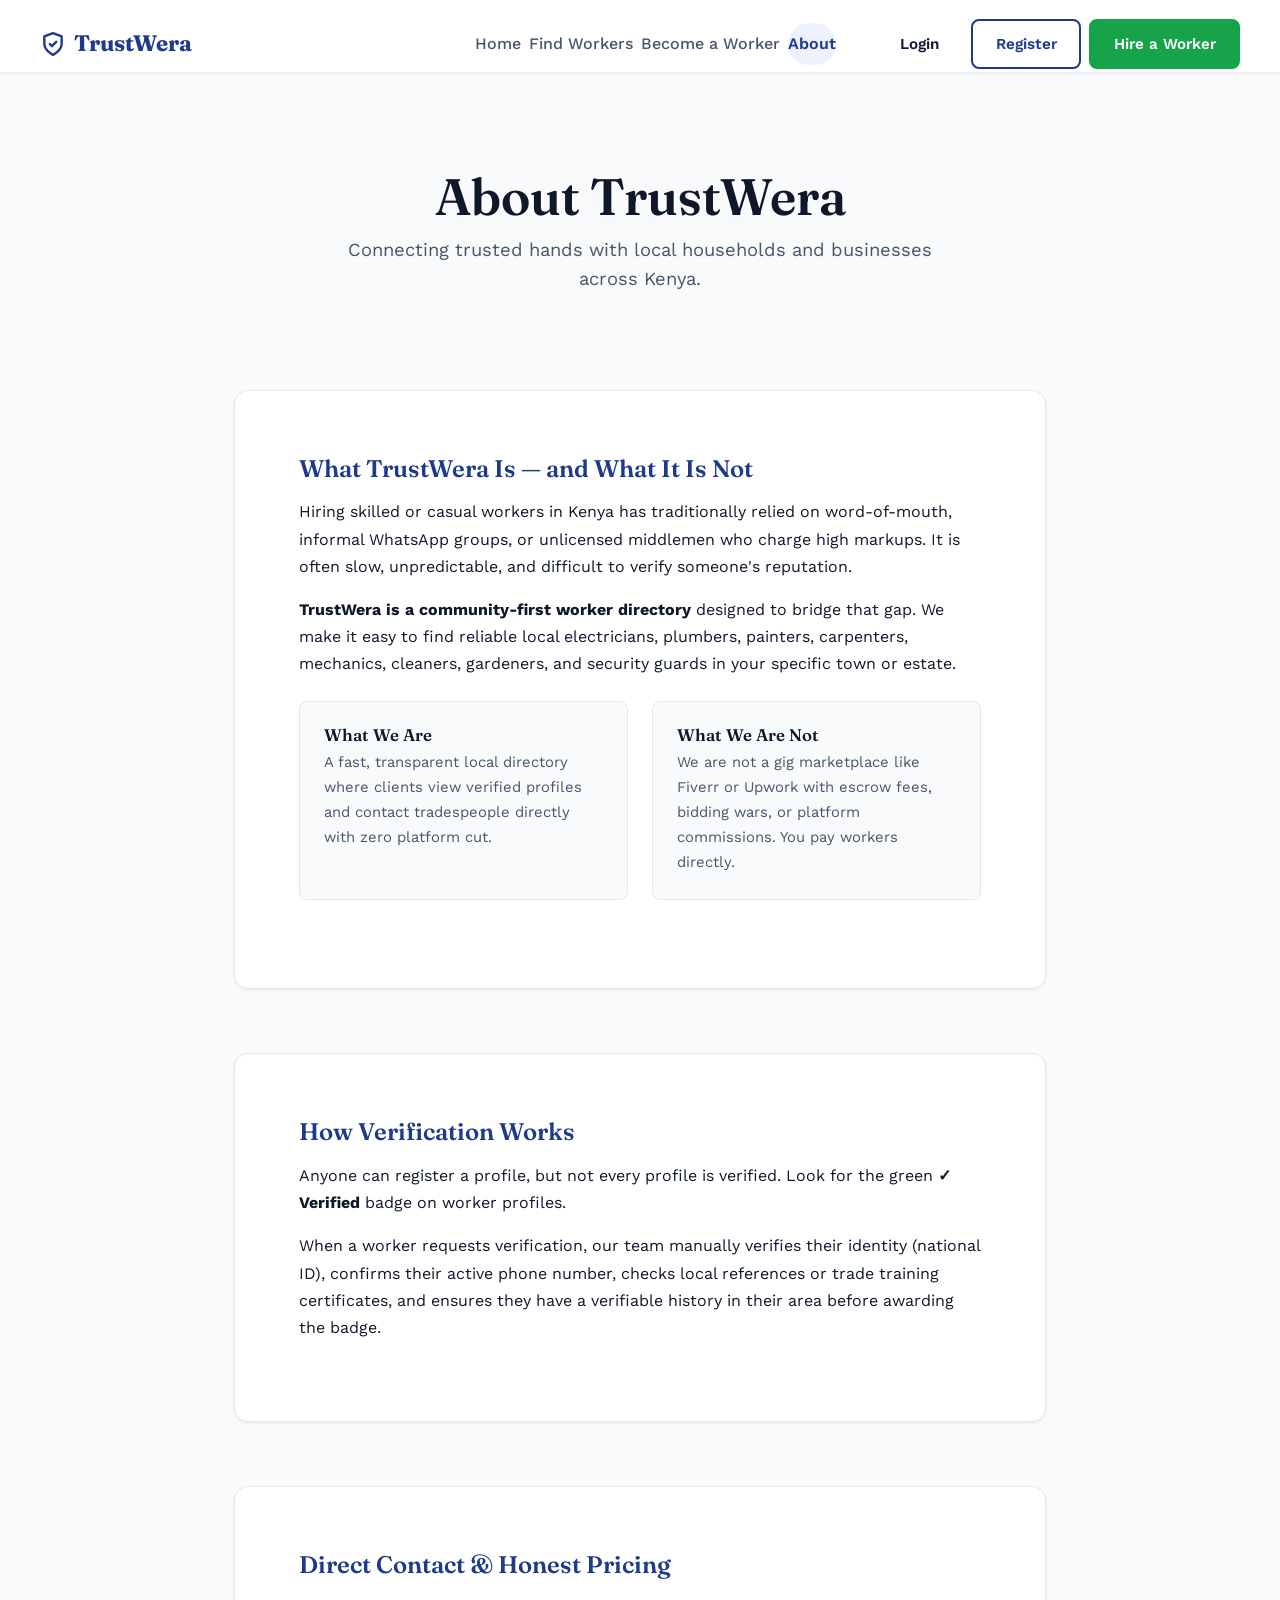
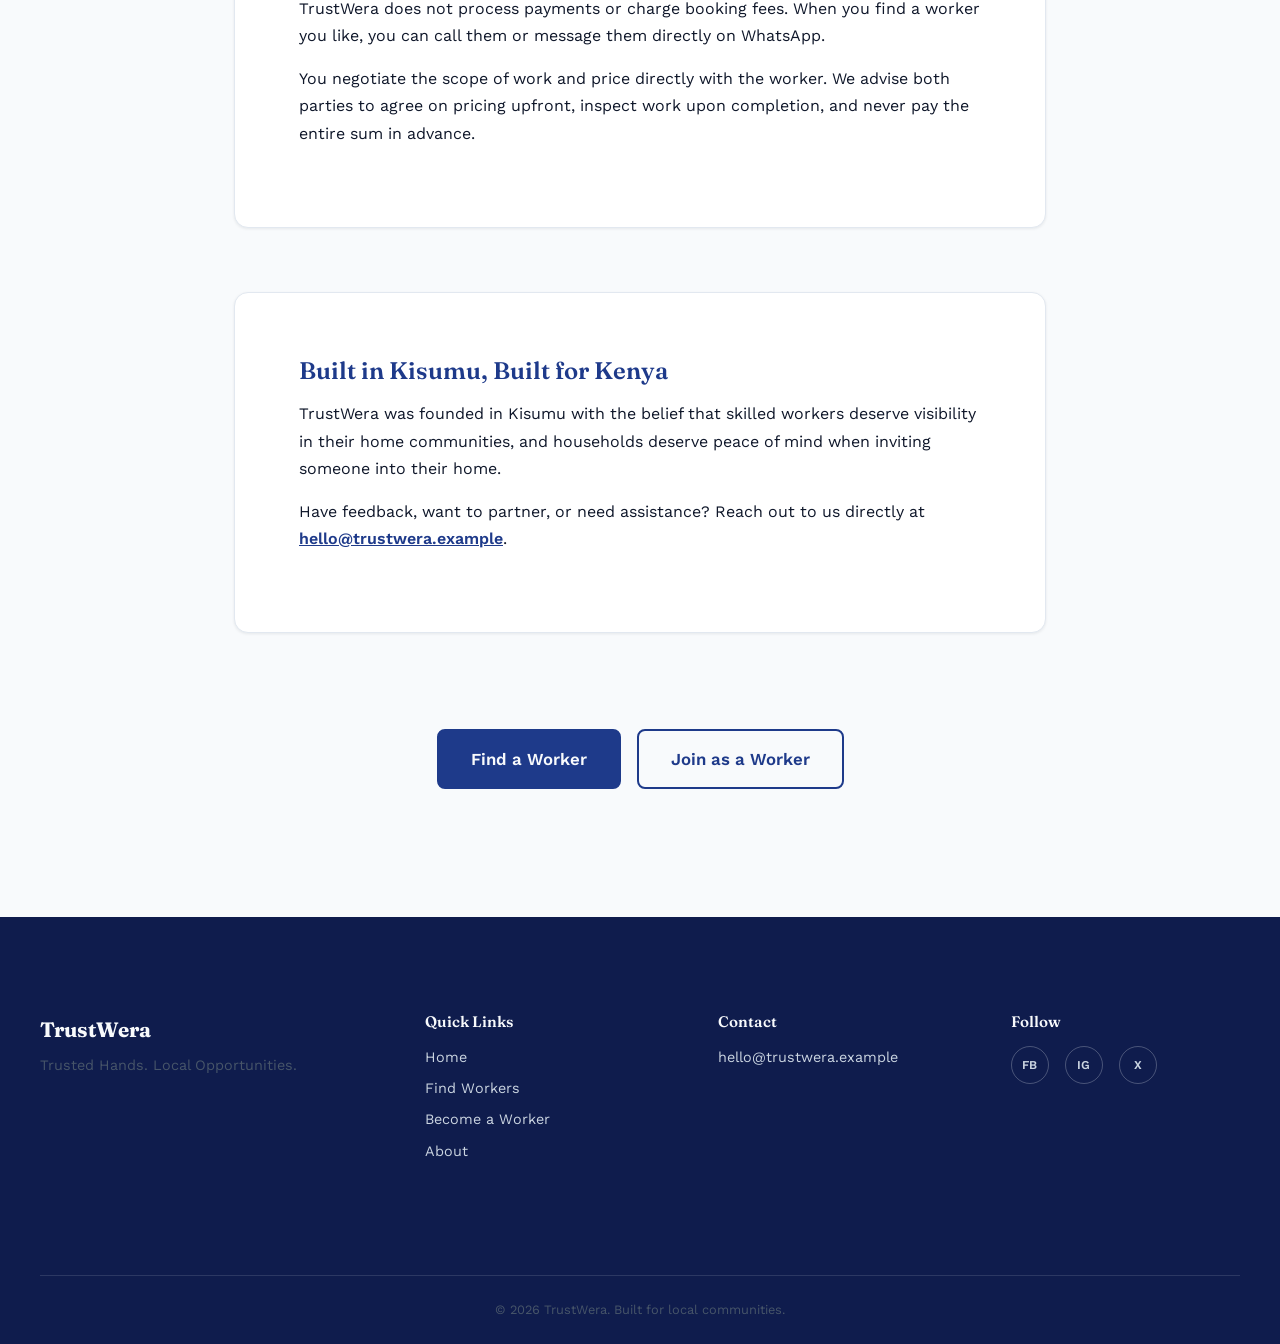
==== about/index.html @ abf89bd1 "feat(pages): add about page and responsive 404 page with search shortcut" ====
<!DOCTYPE html>
<html lang="en">
<head>
  <meta charset="UTF-8">
  <meta name="viewport" content="width=device-width, initial-scale=1.0">
  <title>About TrustWera — Local Community Services Directory</title>
  <meta name="description" content="Learn about TrustWera: an honest, verified local services directory connecting neighbors with trusted skilled and casual workers in Kenya.">

  <!-- Google Fonts: Fraunces + Work Sans -->
  <link rel="preconnect" href="https://fonts.googleapis.com">
  <link rel="preconnect" href="https://fonts.gstatic.com" crossorigin>
  <link rel="stylesheet" href="https://fonts.googleapis.com/css2?family=Fraunces:opsz,wght@9..144,500;9..144,600;9..144,700&family=Work+Sans:wght@400;500;600&display=swap">

  <link rel="stylesheet" href="/assets/css/style.css">
</head>
<body>

  <a href="#main-content" class="skip-to-content">Skip to main content</a>

  <!-- ============ NAVIGATION ============ -->
  <header class="site-header">
    <nav class="navbar" aria-label="Main navigation">
      <a href="/" class="navbar__logo">
        <svg class="navbar__logo-icon" width="28" height="28" viewBox="0 0 24 24" fill="none" stroke="currentColor" stroke-width="2.2" stroke-linecap="round" stroke-linejoin="round" aria-hidden="true">
          <path d="M12 22s8-4 8-10V5l-8-3-8 3v7c0 6 8 10 8 10z"/>
          <path d="m9 12 2 2 4-4"/>
        </svg>
        <span>TrustWera</span>
      </a>

      <button class="navbar__toggle" aria-expanded="false" aria-controls="navbar-menu" aria-label="Open menu">
        <span class="navbar__toggle-bar" aria-hidden="true"></span>
        <span class="navbar__toggle-bar" aria-hidden="true"></span>
        <span class="navbar__toggle-bar" aria-hidden="true"></span>
      </button>

      <div class="navbar__menu" id="navbar-menu">
        <ul class="navbar__links">
          <li><a href="/">Home</a></li>
          <li><a href="/workers">Find Workers</a></li>
          <li><a href="/become-a-worker">Become a Worker</a></li>
          <li><a href="/about" aria-current="page">About</a></li>
        </ul>

        <div class="navbar__actions">
          <a href="/login" class="btn btn--ghost">Login</a>
          <a href="/register" class="btn btn--outline">Register</a>
          <a href="/workers" class="btn btn--secondary">Hire a Worker</a>
        </div>
      </div>
    </nav>
  </header>

  <main id="main-content" class="about-container">
    <header class="about-header">
      <h1>About TrustWera</h1>
      <p>Connecting trusted hands with local households and businesses across Kenya.</p>
    </header>

    <!-- What TrustWera Is and Is Not -->
    <section class="about-section" aria-labelledby="about-mission-heading">
      <h2 id="about-mission-heading">What TrustWera Is — and What It Is Not</h2>
      <p>
        Hiring skilled or casual workers in Kenya has traditionally relied on word-of-mouth, informal WhatsApp groups, or unlicensed middlemen who charge high markups. It is often slow, unpredictable, and difficult to verify someone's reputation.
      </p>
      <p>
        <strong>TrustWera is a community-first worker directory</strong> designed to bridge that gap. We make it easy to find reliable local electricians, plumbers, painters, carpenters, mechanics, cleaners, gardeners, and security guards in your specific town or estate.
      </p>

      <div class="about-grid">
        <div class="about-card">
          <h3>What We Are</h3>
          <p>A fast, transparent local directory where clients view verified profiles and contact tradespeople directly with zero platform cut.</p>
        </div>
        <div class="about-card">
          <h3>What We Are Not</h3>
          <p>We are not a gig marketplace like Fiverr or Upwork with escrow fees, bidding wars, or platform commissions. You pay workers directly.</p>
        </div>
      </div>
    </section>

    <!-- How Verification Works -->
    <section class="about-section" aria-labelledby="about-verify-heading">
      <h2 id="about-verify-heading">How Verification Works</h2>
      <p>
        Anyone can register a profile, but not every profile is verified. Look for the green <strong>✓ Verified</strong> badge on worker profiles.
      </p>
      <p>
        When a worker requests verification, our team manually verifies their identity (national ID), confirms their active phone number, checks local references or trade training certificates, and ensures they have a verifiable history in their area before awarding the badge.
      </p>
    </section>

    <!-- How Contact & Payments Work -->
    <section class="about-section" aria-labelledby="about-contact-heading">
      <h2 id="about-contact-heading">Direct Contact & Honest Pricing</h2>
      <p>
        TrustWera does not process payments or charge booking fees. When you find a worker you like, you can call them or message them directly on WhatsApp.
      </p>
      <p>
        You negotiate the scope of work and price directly with the worker. We advise both parties to agree on pricing upfront, inspect work upon completion, and never pay the entire sum in advance.
      </p>
    </section>

    <!-- Origin & Community -->
    <section class="about-section" aria-labelledby="about-origin-heading">
      <h2 id="about-origin-heading">Built in Kisumu, Built for Kenya</h2>
      <p>
        TrustWera was founded in Kisumu with the belief that skilled workers deserve visibility in their home communities, and households deserve peace of mind when inviting someone into their home.
      </p>
      <p>
        Have feedback, want to partner, or need assistance? Reach out to us directly at <a href="mailto:hello@trustwera.example" style="color: var(--color-primary); font-weight: 600; text-decoration: underline;">hello@trustwera.example</a>.
      </p>
    </section>

    <!-- Action CTAs -->
    <div class="about-actions">
      <a href="/workers" class="btn btn--primary btn--large">Find a Worker</a>
      <a href="/become-a-worker" class="btn btn--outline btn--large">Join as a Worker</a>
    </div>
  </main>

  <!-- ============ FOOTER ============ -->
  <footer class="site-footer">
    <div class="site-footer__brand">
      <p class="site-footer__logo">TrustWera</p>
      <p class="site-footer__tagline">Trusted Hands. Local Opportunities.</p>
    </div>

    <nav class="site-footer__links" aria-label="Footer navigation">
      <h3>Quick Links</h3>
      <ul>
        <li><a href="/">Home</a></li>
        <li><a href="/workers">Find Workers</a></li>
        <li><a href="/become-a-worker">Become a Worker</a></li>
        <li><a href="/about">About</a></li>
      </ul>
    </nav>

    <div class="site-footer__contact">
      <h3>Contact</h3>
      <p><a href="mailto:hello@trustwera.example">hello@trustwera.example</a></p>
    </div>

    <div class="site-footer__social">
      <h3>Follow</h3>
      <ul class="social-icons">
        <li><a href="https://facebook.com/trustwera" aria-label="TrustWera on Facebook" target="_blank" rel="noopener noreferrer">FB</a></li>
        <li><a href="https://instagram.com/trustwera" aria-label="TrustWera on Instagram" target="_blank" rel="noopener noreferrer">IG</a></li>
        <li><a href="https://x.com/trustwera" aria-label="TrustWera on X" target="_blank" rel="noopener noreferrer">X</a></li>
      </ul>
    </div>

    <p class="site-footer__copyright">&copy; 2026 TrustWera. Built for local communities.</p>
  </footer>

  <!-- Scripts in required load order -->
  <script src="/assets/js/config.js" defer></script>
  <script src="/assets/js/api.js" defer></script>
  <script src="/assets/js/worker-card.js" defer></script>
  <script src="/assets/js/script.js" defer></script>
</body>
</html>
---- assets/css/style.css ----
/* ---------- 1. DESIGN TOKENS ---------- */
:root {
  /* Brand colors */
  --color-primary: #1E3A8A;      
  --color-secondary: #16A34A;    
  --color-accent: #F59E0B;       
  --color-bg: #F8FAFC;           
 
  /* Derived neutrals */
  --color-surface: #FFFFFF;      
  --color-text: #0F172A;         
  --color-text-muted: #475569;   
  --color-border: #E2E8F0;
 
  /* On-dark variants (for CTA band, footer) */
  --color-on-dark: #F8FAFC;
  --color-on-dark-muted: #CBD5E1;
 
  /* Typography */
  --font-display: "Fraunces", Georgia, serif;
  --font-body: "Work Sans", -apple-system, BlinkMacSystemFont, sans-serif;
 
  /* Spacing scale */
  --space-xs: 0.5rem;
  --space-sm: 1rem;
  --space-md: 1.5rem;
  --space-lg: 2.5rem;
  --space-xl: 4rem;
  --space-2xl: 6rem;
  --space-3xl: 8rem; /* for desktop sections */
 
  /* Layout */
  --container-width: 1200px;
  --radius-sm: 8px;
  --radius-md: 14px;
  --radius-lg: 24px;
 
  /* Shadows */
  --shadow-sm: 0 1px 3px rgba(15, 23, 42, 0.08);
  --shadow-md: 0 8px 24px rgba(15, 23, 42, 0.08);
  --shadow-lg: 0 16px 40px rgba(15, 23, 42, 0.12);
 
  /* Motion */
  --transition-fast: 150ms ease;
  --transition-base: 250ms ease;
}
 
/* ---------- 2. RESET & BASE ---------- */
*, *::before, *::after {
  box-sizing: border-box;
}
 
html {
  scroll-behavior: smooth;
}
 
@media (prefers-reduced-motion: reduce) {
  html {
    scroll-behavior: auto;
  }
  *, *::before, *::after {
    animation-duration: 0.01ms !important;
    animation-iteration-count: 1 !important;
    transition-duration: 0.01ms !important;
  }
}
 
body {
  margin: 0;
  font-family: var(--font-body);
  font-size: 16px;
  line-height: 1.6;
  color: var(--color-text);
  background-color: var(--color-bg);
}
 
h1, h2, h3 {
  font-family: var(--font-display);
  font-weight: 600;
  line-height: 1.15;
  margin: 0 0 var(--space-sm) 0;
  color: var(--color-text);
}
 
h1 { font-size: clamp(2.25rem, 4vw + 1rem, 4.5rem); font-weight: 600; }
h2 { font-size: clamp(1.75rem, 2.5vw + 1rem, 2.8rem); }
h3 { font-size: 1.15rem; font-weight: 600; }
 
p {
  margin: 0 0 var(--space-sm) 0;
  color: var(--color-text-muted);
}
 
a {
  color: inherit;
  text-decoration: none;
}
 
ul, ol {
  list-style: none;
  margin: 0;
  padding: 0;
}
 
img {
  max-width: 100%;
  display: block;
}

/* ---------- 3. ACCESSIBILITY IMPROVEMENTS ---------- */
/* Skip to content link - NEW */
.skip-to-content {
  position: absolute;
  top: -9999px;
  left: 50%;
  transform: translateX(-50%);
  padding: var(--space-sm) var(--space-md);
  background: var(--color-primary);
  color: var(--color-on-dark);
  z-index: 9999;
  border-radius: var(--radius-sm);
  font-weight: 600;
}
 
.skip-to-content:focus {
  top: var(--space-sm);
}
 
/* Visible focus state for keyboard users */
:focus-visible {
  outline: 3px solid var(--color-accent);
  outline-offset: 2px;
}

/* Ensure all interactive elements have visible focus */
a:focus-visible,
button:focus-visible,
input:focus-visible,
select:focus-visible,
textarea:focus-visible {
  outline: 3px solid var(--color-accent);
  outline-offset: 2px;
}
 
/* High contrast mode support */
@media (forced-colors: active) {
  .btn {
    border: 2px solid currentColor;
  }
}
 
/* ---------- 3. LAYOUT UTILITIES ---------- */
.section-heading {
  max-width: 640px;
  margin: 0 auto var(--space-xl) auto;
  text-align: center;
}
 
.section-heading p {
  font-size: 1.05rem;
}
 

/* ---------- 4. BUTTONS ---------- */
.btn {
  display: inline-flex;
  align-items: center;
  justify-content: center;
  gap: var(--space-xs);
  padding: 0.7rem 1.4rem;
  border-radius: var(--radius-sm);
  font-family: var(--font-body);
  font-weight: 600;
  font-size: 0.95rem;
  border: 2px solid transparent;
  cursor: pointer;
  transition: background-color var(--transition-fast), transform var(--transition-fast), box-shadow var(--transition-fast);
  white-space: nowrap;
  text-decoration: none;
}
 
.btn:hover {
  transform: translateY(-2px);
}

.btn:active {
   transform: translateY(0);
}
 
.btn--large {
  padding: 0.9rem 2rem;
  font-size: 1.05rem;
}
 
.btn--small {
  padding: 0.5rem 1rem;
  font-size: 0.85rem;
}
 
.btn--primary {
  background-color: var(--color-primary);
  color: var(--color-on-dark);
  border-color: var(--color-primary);
}
.btn--primary:hover {
  background-color: #17296b; /* darkened primary */
  border-color: #17296b;
}

.btn--secondary {
  background-color: var(--color-secondary);
  color: var(--color-on-dark);
  border-color: var(--color-secondary);
}
.btn--secondary:hover {
  background-color: #15803d;
  border-color: #15803d;
}
 
.btn--outline {
  background-color: transparent;
  border-color: var(--color-primary);
  color: var(--color-primary);
}
.btn--outline:hover {
  background-color: var(--color-primary);
  color: var(--color-on-dark);
}
 
.btn--outline-light {
  background-color: transparent;
  border-color: var(--color-on-dark);
  color: var(--color-on-dark);
}
.btn--outline-light:hover {
  background-color: var(--color-on-dark);
  color: var(--color-primary);
}
 
.btn--ghost {
  background-color: transparent;
  color: var(--color-text);
}
.btn--ghost:hover {
  color: var(--color-primary);
}

/* ---------- 5. NAVIGATION ---------- */
.site-header {
  position: sticky;
  top: 0;
  z-index: 100;
  background-color: var(--color-surface);
  box-shadow: var(--shadow-sm);
}
 
.navbar {
  max-width: var(--container-width);
  margin: 0 auto;
  display: flex;
  align-items: center;
  justify-content: space-between;
  padding-top: var(--space-sm);
  padding-bottom: var(--space-sm) max(var(--space-md), calc((100% - var(--container-width)) / 2));
  min-height: 72px; /* Improved touch target sizing */
}
 
.navbar__logo {
  font-family: var(--font-display);
  font-size: 1.4rem;
  font-weight: 700;
  color: var(--color-primary);
  flex-shrink: 0;
  display: inline-flex;
  align-items: center;
  gap: var(--space-xs);
}

.navbar__logo-icon {
  width: 26px;
  height: 26px;
  color: var(--color-primary);
  flex-shrink: 0;
}
 
.navbar__toggle {
  display: none;
  flex-direction: column;
  gap: 5px;
  background: none;
  border: none;
  cursor: pointer;
  padding: var(--space-xs);
  width: 44px;
  height: 44px;
  justify-content: center;
  border-radius: var(--radius-sm);
}

.navbar__toggle:hover {
  background-color: rgba(0, 0, 0, 0.05);
}
 
.navbar__toggle-bar {
  width: 24px;
  height: 2px;
  background-color: var(--color-text);
  border-radius: 2px;
  transition: transform var(--transition-fast), opacity var(--transition-fast);
  display: block;
}
 
.navbar__menu {
  display: flex;
  align-items: center;
  gap: var(--space-lg);
}
 
.navbar__links {
  display: flex;
  align-items: center;
  gap: var(--space-xs);
}
 
.navbar__links a {
  font-weight: 500;
  color: var(--color-text-muted);
  transition: color var(--transition-fast), background-color var(--transition-fast);
  padding: 0.4rem 0.9rem;
  border-radius: 9999px;
  display: inline-flex;
  align-items: center;
}
 
.navbar__links a:hover {
  color: var(--color-primary);
  background-color: rgba(30, 58, 138, 0.05);
}

.navbar__links a[aria-current="page"] {
  background-color: #EEF2FF;
  color: var(--color-primary);
  font-weight: 600;
}

.navbar__actions {
  display: flex;
  align-items: center;
  gap: var(--space-xs);
}
 
/* ---------- DESKTOP NAVIGATION FIXES ---------- */
@media (min-width: 841px) {
  .navbar__menu {
    display: flex !important;
    max-height: none !important;
    opacity: 1 !important;
    position: static !important;
    background: none !important;
    box-shadow: none !important;
    flex-direction: row !important;
    padding: 0 !important;
  }
  
  .navbar__links {
    flex-direction: row !important;
    padding: 0 !important;
  }
  
  .navbar__links a {
    border-bottom: none !important;
    padding: var(--space-xs) 0 !important;
  }
  
  .navbar__actions {
    flex-direction: row !important;
    padding: 0 !important;
  }
  
  .navbar__actions .btn {
    width: auto !important;
  }
}

/* Mobile nav: collapse links behind a toggle under ~840px */
@media (max-width: 840px) {
  .navbar__toggle {
    display: flex;
  }
 
  .navbar__menu {
    position: absolute;
    top: 100%;
    left: 0;
    right: 0;
    flex-direction: column;
    align-items: stretch;
    gap: 0;
    background-color: var(--color-surface);
    box-shadow: var(--shadow-md);
    max-height: 0;
    overflow: hidden;
    transition: max-height var(--transition-base);
    padding: 0 var(--space-md);
  }
 
  /* JS toggles this class in Session E to expand/collapse the menu */
  .navbar__menu.is-open {
    max-height: 480px;
    padding: var(--space-sm) var(--space-md) var(--space-md) var(--space-md);
  }
 
  .navbar__links {
    flex-direction: column;
    gap: 0;
    padding: 0;
  }
 
  .navbar__links a {
    display: block;
    padding: var(--space-sm) 0;
    border-bottom: 1px solid var(--color-border);
  }

  .navbar__actions {
    flex-direction: column;
    align-items: stretch;
    padding: var(--space-sm) var(--space-md) var(--space-md) var(--space-md);
  }
 
  .navbar__actions .btn {
    width: 100%;
    justify-content: center;
  }
}

/* ---------- 6. HERO ---------- */

.hero {
  position: relative;
  max-width: var(--container-width);
  width: 100%;
  margin: 0 auto;
  padding-top: var(--space-2xl);
  padding-bottom: var(--space-2xl);
  padding-left: var(--space-md);
  padding-right: var(--space-md);
  min-height: 540px;
  display: flex;
  flex-direction: column;
  justify-content: center;
  overflow: hidden;
}

.hero__content {
  position: relative;
  z-index: 2;
  max-width: 560px;
}

.hero__media {
  position: absolute;
  bottom: 0;
  left: 0;
  right: 0;
  width: 100%;
  pointer-events: none;
  z-index: 1;
  display: flex;
  justify-content: center;
  align-items: flex-end;
}

.hero__image {
  width: 100%;
  max-width: 100%;
  height: auto;
  object-fit: contain;
  object-position: bottom center;
  opacity: 0.22;
  mix-blend-mode: multiply;
  display: block;
}

.hero__content h1{
    max-width: 10ch;
    line-height: 1.05;
    margin-bottom: var(--space-md);
}

.hero__subheading{
    max-width: 34ch;
    font-size: 1.15rem;
}

.hero__actions{
    display:flex;
    gap:var(--space-sm);
    flex-wrap:wrap;
}

/* ---------- DESKTOP HERO FIXES ---------- */
@media (min-width: 1200px) {
  .hero {
    min-height: 580px;
    padding-top: var(--space-3xl);
    padding-bottom: var(--space-2xl);
  }
  
  .hero__content h1 {
    font-size: clamp(3.3rem,4.2vw,5rem);
  }
  
  .hero__subheading {
    font-size: 1.2rem;
  }
}

@media (max-width: 900px) {
  .hero {
    min-height: auto;
    padding-top: var(--space-xl);
    padding-bottom: var(--space-xl);
    text-align: center;
    gap: var(--space-lg);
  }
 
  .hero__content {
    max-width: 100%;
    margin-left: auto;
    margin-right: auto;
  }

  .hero__subheading {
    margin-left: auto;
    margin-right: auto;
  }
 
  .hero__actions {
    justify-content: center;
  }
 
  .hero__media {
    position: relative;
    width: 100%;
    margin-top: var(--space-md);
    order: 2;
    overflow: hidden;
  }

  .hero__image {
    width: 100%;
    max-width: 100%;
    opacity: 0.35;
    margin: 0 auto;
  }

  .hero__highlight {
    display: inline-block;
  }
}

.hero__eyebrow {
  margin-bottom: var(--space-md);
}

.hero__eyebrow-badge {
  display: inline-flex;
  align-items: center;
  gap: 0.35rem;
  padding: 0.35rem 0.85rem;
  border-radius: 9999px;
  background-color: #DCFCE7;
  border: 1px solid #BBF7D0;
  color: #15803D;
  font-size: 0.85rem;
  font-weight: 600;
}

/* ---------- SEARCH FILTERS ---------- */
.search-filters {
  max-width: var(--container-width);
  margin: -3.5rem auto 0 auto;
  position: relative;
  z-index: 10;
  padding: 0 var(--space-md) var(--space-2xl);
}

.search-filters__content {
  background: var(--color-surface);
  padding: var(--space-lg);
  border-radius: var(--radius-md);
  box-shadow: var(--shadow-md);
  border: 1px solid var(--color-border);
}

.search-filters__title {
  font-size: 1.15rem;
  font-weight: 600;
  text-align: left;
  margin-bottom: var(--space-md);
  color: var(--color-text);
}

.search-filters__form {
  display: flex;
  gap: var(--space-md);
  align-items: flex-end;
}

.search-filters__group {
  flex: 1;
  min-width: 0;
  display: flex;
  flex-direction: column;
  gap: 0.35rem;
}

.search-filters__label {
  font-size: 0.85rem;
  font-weight: 600;
  color: var(--color-text);
}

.search-filters__select {
  width: 100%;
  padding: 0.75rem 1rem;
  border: 1px solid var(--color-border);
  border-radius: var(--radius-sm);
  font-family: var(--font-body);
  font-size: 0.95rem;
  background-color: var(--color-bg);
  color: var(--color-text);
  transition: border-color var(--transition-fast), box-shadow var(--transition-fast);
  appearance: none;
  background-image: url("data:image/svg+xml,%3Csvg xmlns='http://www.w3.org/2000/svg' width='12' height='8' viewBox='0 0 12 8'%3E%3Cpath d='M1 1l5 5 5-5' stroke='%23475569' stroke-width='1.5' fill='none' stroke-linecap='round'/%3E%3C/svg%3E");
  background-repeat: no-repeat;
  background-position: right 1rem center;
  padding-right: 2.5rem;
  cursor: pointer;
}

.search-filters__select:focus {
  border-color: var(--color-primary);
  outline: none;
  box-shadow: 0 0 0 3px rgba(30, 58, 138, 0.15);
}

.search-filters__submit {
  flex-shrink: 0;
  min-width: 160px;
  height: 48px;
}

/* Visually hidden for screen readers */
.visually-hidden {
  position: absolute;
  width: 1px;
  height: 1px;
  padding: 0;
  margin: -1px;
  overflow: hidden;
  clip: rect(0, 0, 0, 0);
  white-space: nowrap;
  border: 0;
}

@media (max-width: 840px) {
  .search-filters {
    margin-top: -1.5rem;
  }

  .search-filters__form {
    flex-direction: column;
    align-items: stretch;
    gap: var(--space-sm);
  }

  .search-filters__submit {
    width: 100%;
    min-width: unset;
  }
}

/* ---------- 7. SERVICE CATEGORIES ---------- */

.categories {
  max-width: var(--container-width);
  margin: 0 auto;
  padding-top: var(--space-2xl);
  padding-bottom: var(--space-3xl);
  padding-left: var(--space-md);
  padding-right: var(--space-md);
}

.category-grid {
  display: grid;
  grid-template-columns: repeat(4, minmax(200px, 1fr));
  gap: var(--space-md);
}

.category-card {
  background: var(--color-surface);
  border: 1px solid var(--color-border);
  border-radius: var(--radius-md);
  padding: var(--space-lg);
  display: flex;
  flex-direction: column;
  align-items: flex-start;
  text-align: left;
  min-height: 240px;
  transition: transform var(--transition-base), box-shadow var(--transition-base), border-color var(--transition-base);
}

.category-card:hover {
  transform: translateY(-4px);
  border-color: var(--color-primary);
  box-shadow: var(--shadow-md);
}

.category-card__icon {
  width: 44px;
  height: 44px;
  margin-bottom: var(--space-md);
  border-radius: 12px;
  background: #EEF2FF;
  border: 1px solid rgba(30, 58, 138, 0.12);
  display: inline-flex;
  align-items: center;
  justify-content: center;
  color: var(--color-primary);
  flex-shrink: 0;
}

.category-card__icon svg {
  width: 22px;
  height: 22px;
}

.category-card h3 {
  margin-bottom: 0.25rem;
  font-size: 1.15rem;
  font-family: var(--font-body);
  font-weight: 600;
}

.category-card__count {
  font-size: 0.875rem;
  color: var(--color-text-muted);
  margin-bottom: var(--space-md);
}

.category-card__btn {
  margin-top: auto;
  width: 100%;
  display: inline-flex;
  align-items: center;
  justify-content: center;
  padding: 0.6rem 1rem;
  border: 1px solid var(--color-border);
  border-radius: var(--radius-sm);
  background: var(--color-surface);
  color: var(--color-text);
  font-size: 0.9rem;
  font-weight: 500;
  transition: background-color var(--transition-fast), border-color var(--transition-fast), color var(--transition-fast);
}

.category-card__btn:hover {
  background-color: #F1F5F9;
  border-color: #CBD5E1;
  color: var(--color-primary);
}

@media (max-width: 1040px) {
  .category-grid {
    grid-template-columns: repeat(2, 1fr);
  }
}

@media (max-width: 580px) {
  .category-grid {
    grid-template-columns: 1fr;
  }
}

 
/* ---------- 8. WHY TRUSTWERA ---------- */

.why{
    max-width:var(--container-width);
    margin:0 auto;
    padding-top:var(--space-3xl);
    padding-bottom:var(--space-3xl);
}

.feature-grid{

    display:grid;
    grid-template-columns:repeat(4,minmax(250px,1fr));
    gap:var(--space-lg);

}

.feature-card{
    background:var(--color-surface);
    border-radius:var(--radius-md);
    border-left:5px solid var(--color-secondary);
    padding:var(--space-xl);
    min-height:260px;
    display:flex;
    flex-direction:column;
    justify-content:flex-start;
    transition:
    transform var(--transition-base),
    box-shadow var(--transition-base);

}

.feature-card:hover{
    transform:translateY(-8px);
    box-shadow:var(--shadow-md);

}

.feature-card h3{
    color:var(--color-primary);
    margin-bottom:var(--space-sm);
    font-size:1.15rem;

}

.feature-card p{
    margin:0;
    line-height:1.7;
}

@media (max-width: 1140px) {
  .feature-grid {
    grid-template-columns: repeat(2, 1fr);
  }
}

@media(max-width:640px){

.feature-grid{
  grid-template-columns:1fr;
}

}

/* ---------- 9. HOW IT WORKS ---------- */

.how-it-works{
    max-width:var(--container-width);
    margin:0 auto;
    padding-top:var(--space-3xl);
    padding-bottom:var(--space-3xl);
}

.timeline{
    display:grid;
    grid-template-columns:repeat(3,1fr);
    gap:var(--space-xl);
}

.timeline__step{
    position:relative;
    background:var(--color-surface);
    border-radius:var(--radius-md);
    padding:var(--space-xl);
    text-align:center;
    box-shadow:var(--shadow-sm);
    min-height:280px;
    transition:
    transform var(--transition-base),
    box-shadow var(--transition-base);
}

.timeline__step:hover{
    transform:translateY(-8px);
    box-shadow:var(--shadow-md);
}

.timeline__marker {
    position: relative;
    width: 72px;
    height: 72px;
    margin: 0 auto var(--space-md);
    display: flex;
    align-items: center;
    justify-content: center;
    border-radius: 50%;
    overflow: hidden;
    background: var(--color-primary);
}

.timeline__canvas {
    position: absolute;
    top: 0;
    left: 0;
    width: 100%;
    height: 100%;
    border-radius: 50%;
    display: none;
    pointer-events: none;
}

.timeline__badge {
    position: absolute;
    top: 4px;
    right: 4px;
    z-index: 2;
    width: 20px;
    height: 20px;
    border-radius: 50%;
    background: var(--color-accent);
    color: var(--color-text);
    font-size: 0.75rem;
    font-weight: 700;
    font-family: var(--font-body);
    display: flex;
    align-items: center;
    justify-content: center;
    line-height: 1;
    box-shadow: 0 1px 3px rgba(0, 0, 0, 0.25);
}

.timeline__step::after{
    display:none;
}

.timeline__step h3{
    margin-bottom:var(--space-sm);
}

.timeline__step p{
    margin:0;
    line-height:1.7;
}

@media(max-width:900px){
.timeline{
    grid-template-columns:1fr;
}
}

/* ---------- 10. FEATURED WORKERS & WORKER GRID ---------- */

.featured-workers {
  max-width: var(--container-width);
  margin: 0 auto;
  padding-top: var(--space-3xl);
  padding-bottom: var(--space-3xl);
  padding-left: var(--space-md);
  padding-right: var(--space-md);
}

.featured-workers__header {
  display: flex;
  justify-content: space-between;
  align-items: flex-end;
  margin-bottom: var(--space-xl);
  flex-wrap: wrap;
  gap: var(--space-sm);
}

.featured-workers__heading {
  margin: 0;
  text-align: left;
}

.featured-workers__heading h2 {
  margin-bottom: 0.25rem;
}

.featured-workers__heading p {
  margin: 0;
  font-size: 1.05rem;
}

.featured-workers__see-all {
  font-weight: 600;
  color: var(--color-primary);
  display: inline-flex;
  align-items: center;
  gap: 0.35rem;
  font-size: 0.95rem;
  transition: color var(--transition-fast), transform var(--transition-fast);
}

.featured-workers__see-all:hover {
  color: var(--color-secondary);
  transform: translateX(4px);
}

.worker-grid {
  display: grid;
  grid-template-columns: repeat(4, minmax(0, 1fr));
  gap: var(--space-md);
}

.worker-card {
  background: var(--color-surface);
  border-radius: var(--radius-md);
  padding: var(--space-lg);
  border: 1px solid var(--color-border);
  display: flex;
  flex-direction: column;
  align-items: stretch;
  text-align: left;
  min-height: 420px;
  transition: transform var(--transition-base), box-shadow var(--transition-base), border-color var(--transition-base);
}

.worker-card:hover {
  transform: translateY(-4px);
  box-shadow: var(--shadow-md);
  border-color: var(--color-primary);
}

.worker-card__header {
  display: flex;
  align-items: flex-start;
  gap: var(--space-sm);
  margin-bottom: var(--space-sm);
}

.worker-card__avatar {
  width: 52px;
  height: 52px;
  border-radius: 50%;
  flex-shrink: 0;
  display: flex;
  align-items: center;
  justify-content: center;
  font-weight: 700;
  font-size: 1.1rem;
  background-color: #EEF2FF;
  color: var(--color-primary);
  overflow: hidden;
  border: 1px solid var(--color-border);
}

.worker-card__avatar img {
  width: 100%;
  height: 100%;
  object-fit: cover;
}

.worker-card__title-row {
  flex: 1;
  min-width: 0;
}

.worker-card__name-badge {
  display: flex;
  align-items: center;
  gap: 0.4rem;
  flex-wrap: wrap;
  margin-bottom: 0.2rem;
}

.worker-card h3 {
  font-family: var(--font-body);
  font-size: 1.05rem;
  font-weight: 600;
  margin: 0;
  color: var(--color-text);
  line-height: 1.25;
}

.worker-card__badge {
  display: inline-flex;
  align-items: center;
  gap: 3px;
  padding: 0.15rem 0.55rem;
  font-size: 0.7rem;
  font-weight: 600;
  color: #15803D;
  background-color: #DCFCE7;
  border: 1px solid #BBF7D0;
  border-radius: 9999px;
  white-space: nowrap;
}

.worker-card__badge svg {
  width: 11px;
  height: 11px;
}

.worker-card__role {
  color: var(--color-primary);
  font-weight: 600;
  font-size: 0.9rem;
  margin: 0 0 0.2rem 0;
}

.worker-card__location {
  display: inline-flex;
  align-items: center;
  gap: 0.25rem;
  font-size: 0.85rem;
  color: var(--color-text-muted);
  margin: 0;
}

.worker-card__location svg {
  width: 14px;
  height: 14px;
  color: var(--color-text-muted);
  flex-shrink: 0;
}

.worker-card__meta {
  display: flex;
  flex-direction: column;
  gap: 0.35rem;
  margin-bottom: var(--space-sm);
  padding: var(--space-xs) 0;
  border-top: 1px solid var(--color-border);
  border-bottom: 1px solid var(--color-border);
  font-size: 0.85rem;
}

.worker-card__meta-item {
  display: inline-flex;
  align-items: center;
  gap: 0.4rem;
  color: var(--color-text-muted);
}

.worker-card__meta-item svg {
  width: 14px;
  height: 14px;
  flex-shrink: 0;
  color: var(--color-text-muted);
}

.worker-card__meta-item--available {
  color: var(--color-secondary);
  font-weight: 500;
}

.worker-card__meta-item--available svg {
  color: var(--color-secondary);
}

.worker-card__meta-item--unavailable {
  color: var(--color-text-muted);
}

.worker-card__meta-item--ratings {
  color: var(--color-text-muted);
  font-size: 0.8rem;
}

.worker-card__chips {
  display: flex;
  flex-wrap: wrap;
  gap: 0.35rem;
  margin-bottom: var(--space-sm);
}

.worker-card__bio {
  font-size: 0.875rem;
  color: var(--color-text-muted);
  line-height: 1.5;
  margin: 0 0 var(--space-md) 0;
  display: -webkit-box;
  -webkit-line-clamp: 3;
  -webkit-box-orient: vertical;
  overflow: hidden;
}

.worker-card .btn {
  margin-top: auto;
  width: 100%;
}

@media (max-width: 1140px) {
  .worker-grid {
    grid-template-columns: repeat(2, minmax(0, 1fr));
  }
}

@media (max-width: 640px) {
  .worker-grid {
    grid-template-columns: 1fr;
  }
}


/* ---------- 11. CALL TO ACTION ---------- */
.cta {
  max-width: none;
  margin-top: var(--space-2xl);
  padding: var(--space-2xl) max(var(--space-md), calc((100% - var(--container-width)) / 2));
  background: linear-gradient(135deg, var(--color-primary) 0%, #142a63 100%);
  text-align: center;
}
 
.cta h2 {
  color: var(--color-on-dark);
  max-width: 620px;
  margin-left: auto;
  margin-right: auto;
}
 
.cta__actions {
  display: flex;
  justify-content: center;
  gap: var(--space-sm);
  flex-wrap: wrap;
  margin-top: var(--space-md);
}

/* Desktop CTA improvements */
@media (min-width: 1200px) {
  .cta {
    padding: var(--space-2xl) max(var(--space-lg), calc((100% - var(--container-width)) / 2));
  }
  
  .cta h2 {
    font-size: clamp(2.5rem, 3.5vw, 3.5rem);
    max-width: 700px;
  }
}

/* ---------- 12. FOOTER ---------- */
.site-footer {
  max-width: none;
  background-color: #0F1C4D; 
  color: var(--color-on-dark-muted);
  padding: var(--space-xl) max(var(--space-md), calc((100% - var(--container-width)) / 2)) var(--space-md);
  display: grid;
  grid-template-columns: 1.4fr 1fr 1fr 1fr;
  gap: var(--space-lg);
}
 
.site-footer h3 {
  color: var(--color-on-dark);
  font-size: 0.95rem;
  margin-bottom: var(--space-sm);
}
 
.site-footer__logo {
  font-family: var(--font-display);
  font-size: 1.3rem;
  font-weight: 700;
  color: var(--color-on-dark);
  margin-bottom: var(--space-xs);
}
 
.site-footer__tagline {
  font-size: 0.9rem;
  margin-bottom: 0;
}
 
.site-footer__links ul,
.site-footer__contact,
.site-footer__social {
  font-size: 0.9rem;
}
 
.site-footer__links li {
  margin-bottom: var(--space-xs);
}
 
.site-footer__links a,
.site-footer__contact a {
  color: var(--color-on-dark-muted);
  transition: color var(--transition-fast);
}
 
.site-footer__links a:hover,
.site-footer__contact a:hover {
  color: var(--color-on-dark);
}
 
.social-icons {
  display: flex;
  gap: var(--space-sm);
}
 
.social-icons a {
  display: flex;
  align-items: center;
  justify-content: center;
  width: 38px;
  height: 38px;
  border-radius: 50%;
  border: 1px solid rgba(248, 250, 252, 0.25);
  font-size: 0.75rem;
  font-weight: 600;
  color: var(--color-on-dark-muted);
  transition: border-color var(--transition-fast), color var(--transition-fast);
}
 
.social-icons a:hover {
  border-color: var(--color-on-dark);
  color: var(--color-on-dark);
}
 
.site-footer__copyright {
  grid-column: 1 / -1;
  margin: var(--space-lg) 0 0 0;
  padding-top: var(--space-md);
  border-top: 1px solid rgba(248, 250, 252, 0.12);
  font-size: 0.8rem;
  text-align: center;
}

@media (min-width: 1200px) {
  .site-footer {
    gap: var(--space-xl);
    padding-top: var(--space-2xl);
  }
}
 
@media (max-width: 800px) {
  .site-footer {
    grid-template-columns: 1fr 1fr;
    gap: var(--space-md);
  }
 
  .site-footer__brand {
    grid-column: 1 / -1;
  }
}
 
@media (max-width: 480px) {
  .site-footer {
    grid-template-columns: 1fr;
    gap: var(--space-md);
    text-align: center;
  }
  .social-icons {
    justify-content: center;
  }
}
/* ---------- 13. SCROLL REVEAL ---------- */
/* .reveal is added by JS to opt elements into the animation — kept
   separate from the base card classes so the page is still fully
   visible/usable with JS disabled (progressive enhancement). */
.reveal {
  opacity: 0;
  transform: translateY(16px);
  transition: opacity 500ms ease, transform 500ms ease;
}
 
.reveal.is-visible {
  opacity: 1;
  transform: translateY(0);
}
 
@media (prefers-reduced-motion: reduce) {
  .reveal {
    opacity: 1;
    transform: none;
    transition: none;
  }
}

/* ---------- 14. FIND WORKERS PAGE ---------- */
.workers-page-main {
  padding-bottom: var(--space-3xl);
  min-height: calc(100vh - 72px - 300px);
}

.workers-container {
  max-width: var(--container-width);
  margin: 0 auto;
  padding: var(--space-2xl) var(--space-md) var(--space-3xl);
}

.workers-page-header {
  margin-bottom: var(--space-xl);
  text-align: center;
}

.workers-page-header h1 {
  font-size: clamp(2rem, 3vw + 1rem, 3.2rem);
  margin-bottom: var(--space-xs);
}

.workers-page-header p {
  font-size: 1.1rem;
  max-width: 600px;
  margin: 0 auto;
  color: var(--color-text-muted);
}

/* Filter Bar */
.workers-filter-bar {
  display: flex;
  flex-wrap: wrap;
  gap: var(--space-md);
  align-items: flex-end;
  background: var(--color-surface);
  padding: var(--space-lg);
  border-radius: var(--radius-md);
  box-shadow: var(--shadow-sm);
  border: 1px solid var(--color-border);
  margin-bottom: var(--space-xl);
}

.filter-group {
  display: flex;
  flex-direction: column;
  gap: var(--space-xs);
  flex: 1;
  min-width: 200px;
}

.filter-group__label {
  font-size: 0.875rem;
  font-weight: 600;
  color: var(--color-text);
}

.filter-group__control {
  width: 100%;
  padding: 0.75rem 1rem;
  border: 1px solid var(--color-border);
  border-radius: var(--radius-sm);
  font-family: var(--font-body);
  font-size: 0.95rem;
  background-color: var(--color-bg);
  color: var(--color-text);
  transition: border-color var(--transition-fast), box-shadow var(--transition-fast);
}

.filter-group__control:focus {
  border-color: var(--color-primary);
  outline: none;
  box-shadow: 0 0 0 3px rgba(30, 58, 138, 0.15);
}

.filter-group__select {
  appearance: none;
  background-image: url("data:image/svg+xml,%3Csvg xmlns='http://www.w3.org/2000/svg' width='12' height='8' viewBox='0 0 12 8'%3E%3Cpath d='M1 1l5 5 5-5' stroke='%23475569' stroke-width='1.5' fill='none' stroke-linecap='round'/%3E%3C/svg%3E");
  background-repeat: no-repeat;
  background-position: right 1rem center;
  padding-right: 2.5rem;
  cursor: pointer;
}

.filter-group--checkbox {
  flex: 0 0 auto;
  min-width: auto;
  justify-content: flex-end;
}

.filter-checkbox-label {
  display: inline-flex;
  align-items: center;
  gap: var(--space-xs);
  cursor: pointer;
  font-size: 0.95rem;
  font-weight: 500;
  color: var(--color-text);
  min-height: 46px;
  user-select: none;
}

.filter-checkbox {
  width: 1.25rem;
  height: 1.25rem;
  accent-color: var(--color-primary);
  cursor: pointer;
}

.filter-group--submit {
  flex: 0 0 auto;
  min-width: auto;
}

.filter-submit-btn {
  height: 46px;
  padding: 0 1.75rem;
}

@media (max-width: 840px) {
  .workers-filter-bar {
    flex-direction: column;
    align-items: stretch;
    padding: var(--space-md);
  }

  .filter-group {
    min-width: 100%;
  }

  .filter-group--checkbox {
    flex-direction: row;
    align-items: center;
  }

  .filter-submit-btn {
    width: 100%;
  }
}

/* Results Summary */
.workers-results-summary {
  font-size: 1.05rem;
  font-weight: 600;
  color: var(--color-text-muted);
  margin-bottom: var(--space-lg);
  padding: 0 var(--space-xs);
}

/* Worker Card Enhancements */
.worker-card__badge--verified {
  display: inline-flex;
  align-items: center;
  gap: 4px;
  padding: 0.25rem 0.75rem;
  font-size: 0.75rem;
  font-weight: 600;
  text-transform: uppercase;
  letter-spacing: 0.05em;
  color: #15803d;
  background-color: #dcfce7;
  border-radius: 9999px;
  border: 1px solid #bbf7d0;
  margin-bottom: var(--space-md);
}

.worker-card__badge-placeholder {
  height: 24px;
  margin-bottom: var(--space-md);
}

.worker-card__photo img {
  width: 100%;
  height: 100%;
  border-radius: 50%;
  object-fit: cover;
}

.worker-card__availability--available {
  color: var(--color-secondary);
  font-weight: 600;
}

.worker-card__availability--unavailable {
  color: var(--color-text-muted);
  font-weight: 500;
}

/* Empty & Error State Blocks */
.workers-state-block {
  text-align: center;
  background: var(--color-surface);
  border: 1px solid var(--color-border);
  border-radius: var(--radius-md);
  padding: var(--space-2xl) var(--space-md);
  max-width: 540px;
  margin: var(--space-xl) auto;
  box-shadow: var(--shadow-sm);
}

.workers-state-icon {
  font-size: 3rem;
  margin-bottom: var(--space-md);
  line-height: 1;
}

.workers-state-block h2 {
  font-size: 1.5rem;
  margin-bottom: var(--space-xs);
}

.workers-state-block p {
  color: var(--color-text-muted);
  font-size: 1rem;
  margin-bottom: var(--space-lg);
  line-height: 1.6;
}

.workers-state-block .btn {
  min-width: 160px;
}

/* Hidden Utility */
[hidden] {
  display: none !important;
}

/* ---------- 15. SHARED FORM, FIELD & ALERT COMPONENTS ---------- */

.form {
  display: flex;
  flex-direction: column;
  gap: var(--space-md);
  width: 100%;
}

.field {
  display: flex;
  flex-direction: column;
  gap: 0.35rem;
  position: relative;
  width: 100%;
}

.field label {
  font-size: 0.9rem;
  font-weight: 600;
  color: var(--color-text);
  display: flex;
  align-items: center;
  justify-content: space-between;
}

.field label .field__required {
  color: #DC2626;
  margin-left: 0.25rem;
}

.field input[type="text"],
.field input[type="email"],
.field input[type="tel"],
.field input[type="password"],
.field input[type="number"],
.field select,
.field textarea {
  width: 100%;
  padding: 0.75rem 1rem;
  border: 1px solid var(--color-border);
  border-radius: var(--radius-sm);
  font-family: var(--font-body);
  font-size: 0.95rem;
  background-color: var(--color-surface);
  color: var(--color-text);
  transition: border-color var(--transition-fast), box-shadow var(--transition-fast);
}

.field input:focus,
.field select:focus,
.field textarea:focus {
  border-color: var(--color-primary);
  outline: none;
  box-shadow: 0 0 0 3px rgba(30, 58, 138, 0.15);
}

.field input[aria-invalid="true"],
.field select[aria-invalid="true"],
.field textarea[aria-invalid="true"] {
  border-color: #DC2626;
  background-color: #FEF2F2;
}

.field input[aria-invalid="true"]:focus,
.field select[aria-invalid="true"]:focus,
.field textarea[aria-invalid="true"]:focus {
  box-shadow: 0 0 0 3px rgba(220, 38, 38, 0.2);
}

.field__hint {
  font-size: 0.8rem;
  color: var(--color-text-muted);
  margin-top: 0.15rem;
  line-height: 1.4;
}

.field__error {
  font-size: 0.825rem;
  font-weight: 500;
  color: #DC2626;
  min-height: 1.25em;
  margin-top: 0.15rem;
}

.field__input-wrap {
  position: relative;
  display: flex;
  align-items: center;
  width: 100%;
}

.field__input-wrap input {
  padding-right: 3rem;
}

.field__toggle-btn {
  position: absolute;
  right: 0.5rem;
  background: none;
  border: none;
  padding: 0.4rem 0.6rem;
  cursor: pointer;
  color: var(--color-text-muted);
  font-size: 0.8rem;
  font-weight: 600;
  border-radius: var(--radius-sm);
  display: inline-flex;
  align-items: center;
}

.field__toggle-btn:hover {
  color: var(--color-primary);
}

.field--checkbox {
  flex-direction: row;
  align-items: flex-start;
  gap: var(--space-xs);
}

.field--checkbox input[type="checkbox"] {
  width: 1.2rem;
  height: 1.2rem;
  margin-top: 0.2rem;
  accent-color: var(--color-primary);
  cursor: pointer;
  flex-shrink: 0;
}

.field--checkbox label {
  font-weight: 400;
  font-size: 0.9rem;
  cursor: pointer;
  line-height: 1.4;
}

/* Alert Boxes */
.alert {
  padding: var(--space-sm) var(--space-md);
  border-radius: var(--radius-sm);
  font-size: 0.925rem;
  line-height: 1.5;
  display: flex;
  align-items: flex-start;
  gap: var(--space-xs);
  margin-bottom: var(--space-md);
}

.alert--info {
  background-color: #EFF6FF;
  border: 1px solid #BFDBFE;
  color: #1E40AF;
}

.alert--error {
  background-color: #FEF2F2;
  border: 1px solid #FECACA;
  color: #991B1B;
}

.alert--success {
  background-color: #F0FDF4;
  border: 1px solid #BBF7D0;
  color: #166534;
}

/* Skeleton Loading (No Layout Shift) */
.skeleton {
  background: linear-gradient(90deg, #F1F5F9 25%, #E2E8F0 50%, #F1F5F9 75%);
  background-size: 200% 100%;
  animation: skeleton-shimmer 1.5s infinite;
  border-radius: var(--radius-sm);
  color: transparent !important;
  user-select: none;
  pointer-events: none;
}

@keyframes skeleton-shimmer {
  0% { background-position: 200% 0; }
  100% { background-position: -200% 0; }
}

@media (prefers-reduced-motion: reduce) {
  .skeleton {
    animation: none;
    background: #E2E8F0;
  }
}

.skeleton-text {
  height: 1em;
  margin-bottom: 0.5rem;
  width: 80%;
}

.skeleton-text--short {
  width: 45%;
}

.skeleton-card {
  min-height: 420px;
  background: var(--color-surface);
  border: 1px solid var(--color-border);
  border-radius: var(--radius-md);
  padding: var(--space-lg);
  display: flex;
  flex-direction: column;
  gap: var(--space-sm);
}

/* Chips */
.chip {
  display: inline-flex;
  align-items: center;
  gap: 0.35rem;
  padding: 0.25rem 0.65rem;
  border-radius: 9999px;
  font-size: 0.775rem;
  font-weight: 500;
  background-color: #F1F5F9;
  color: #334155;
  border: 1px solid var(--color-border);
  white-space: nowrap;
}

.chip--more {
  background-color: #E2E8F0;
  font-weight: 600;
  color: var(--color-text-muted);
}

.chip--clickable {
  cursor: pointer;
  transition: background-color var(--transition-fast), border-color var(--transition-fast);
}

.chip--clickable:hover {
  background-color: #E2E8F0;
  border-color: #CBD5E1;
}

.chip--active {
  background-color: #EEF2FF;
  color: var(--color-primary);
  border-color: #C7D2FE;
}

/* Avatars */
.avatar {
  width: 52px;
  height: 52px;
  border-radius: 50%;
  display: inline-flex;
  align-items: center;
  justify-content: center;
  font-weight: 700;
  font-size: 1.1rem;
  background-color: #EEF2FF;
  color: var(--color-primary);
  flex-shrink: 0;
  overflow: hidden;
  border: 1px solid var(--color-border);
}

.avatar img {
  width: 100%;
  height: 100%;
  object-fit: cover;
}

.avatar--lg {
  width: 72px;
  height: 72px;
  font-size: 1.5rem;
}

.avatar--xl {
  width: 96px;
  height: 96px;
  font-size: 2rem;
}

/* Active Filter Chips Container */
.active-filters {
  display: flex;
  align-items: center;
  gap: var(--space-xs);
  flex-wrap: wrap;
  margin-bottom: var(--space-md);
  padding: 0 var(--space-xs);
}

.active-filters__label {
  font-size: 0.85rem;
  font-weight: 600;
  color: var(--color-text-muted);
}

.active-filter-chip {
  display: inline-flex;
  align-items: center;
  gap: 0.4rem;
  padding: 0.3rem 0.75rem;
  background-color: #EEF2FF;
  color: var(--color-primary);
  border: 1px solid #C7D2FE;
  border-radius: 9999px;
  font-size: 0.85rem;
  font-weight: 500;
  cursor: pointer;
  transition: background-color var(--transition-fast);
}

.active-filter-chip:hover {
  background-color: #E0E7FF;
}

.active-filter-chip__remove {
  font-size: 1rem;
  line-height: 1;
}

/* ---------- 16. PROFILE PAGE STYLES ---------- */

.profile-page-main {
  padding-bottom: var(--space-3xl);
  min-height: calc(100vh - 72px - 280px);
}

.profile-container {
  max-width: 960px;
  margin: 0 auto;
  padding: var(--space-2xl) var(--space-md) var(--space-3xl);
}

.profile-back-link {
  display: inline-flex;
  align-items: center;
  gap: 0.4rem;
  font-size: 0.95rem;
  font-weight: 600;
  color: var(--color-primary);
  margin-bottom: var(--space-lg);
  transition: transform var(--transition-fast);
}

.profile-back-link:hover {
  transform: translateX(-4px);
}

.profile-card {
  background: var(--color-surface);
  border: 1px solid var(--color-border);
  border-radius: var(--radius-md);
  padding: var(--space-xl);
  box-shadow: var(--shadow-sm);
  margin-bottom: var(--space-xl);
}

.profile-header {
  display: flex;
  gap: var(--space-lg);
  align-items: flex-start;
  margin-bottom: var(--space-lg);
  padding-bottom: var(--space-lg);
  border-bottom: 1px solid var(--color-border);
}

.profile-header__info {
  flex: 1;
  min-width: 0;
}

.profile-header__name-row {
  display: flex;
  align-items: center;
  gap: var(--space-sm);
  flex-wrap: wrap;
  margin-bottom: 0.25rem;
}

.profile-header__name {
  font-size: clamp(1.5rem, 2.5vw + 1rem, 2.2rem);
  margin: 0;
}

.profile-header__role {
  font-size: 1.15rem;
  font-weight: 600;
  color: var(--color-primary);
  margin: 0 0 0.35rem 0;
}

.profile-header__location {
  display: inline-flex;
  align-items: center;
  gap: 0.3rem;
  font-size: 0.95rem;
  color: var(--color-text-muted);
  margin: 0;
}

.profile-meta-grid {
  display: grid;
  grid-template-columns: repeat(auto-fit, minmax(180px, 1fr));
  gap: var(--space-sm);
  margin-bottom: var(--space-lg);
  padding: var(--space-md);
  background-color: var(--color-bg);
  border-radius: var(--radius-sm);
}

.profile-meta-card {
  display: flex;
  align-items: center;
  gap: var(--space-xs);
  font-size: 0.9rem;
  color: var(--color-text);
}

.profile-section-title {
  font-size: 1.1rem;
  font-weight: 600;
  margin-bottom: var(--space-sm);
  color: var(--color-text);
}

.profile-bio {
  font-size: 1rem;
  line-height: 1.7;
  color: var(--color-text);
  margin-bottom: var(--space-xl);
  white-space: pre-line;
}

.contact-action-box {
  background: #F8FAFC;
  border: 1px solid var(--color-border);
  border-radius: var(--radius-md);
  padding: var(--space-lg);
  margin-bottom: var(--space-xl);
  text-align: center;
}

.contact-action-box h3 {
  font-size: 1.2rem;
  margin-bottom: 0.25rem;
}

.contact-action-box p {
  font-size: 0.925rem;
  margin-bottom: var(--space-md);
}

.contact-revealed {
  display: flex;
  flex-direction: column;
  gap: var(--space-sm);
  align-items: center;
  margin-top: var(--space-md);
}

.contact-buttons {
  display: flex;
  flex-wrap: wrap;
  gap: var(--space-sm);
  justify-content: center;
}

.safety-tips {
  background: var(--color-surface);
  border: 1px solid var(--color-border);
  border-left: 4px solid var(--color-accent);
  border-radius: var(--radius-sm);
  padding: var(--space-lg);
}

.safety-tips h3 {
  display: flex;
  align-items: center;
  gap: var(--space-xs);
  font-size: 1.05rem;
  margin-bottom: var(--space-xs);
}

.safety-tips ul {
  padding-left: 1.25rem;
  list-style-type: disc;
  font-size: 0.925rem;
  color: var(--color-text-muted);
}

.safety-tips li {
  margin-bottom: 0.35rem;
}

@media (max-width: 640px) {
  .profile-header {
    flex-direction: column;
    align-items: center;
    text-align: center;
  }
  .profile-header__name-row {
    justify-content: center;
  }
  .contact-buttons {
    flex-direction: column;
    width: 100%;
  }
  .contact-buttons .btn {
    width: 100%;
  }
}

/* ---------- 17. FORM PAGE LAYOUTS (BECOME A WORKER / AUTH) ---------- */

.form-page-container {
  max-width: 640px;
  margin: 0 auto;
  padding: var(--space-2xl) var(--space-md) var(--space-3xl);
}

.form-card {
  background: var(--color-surface);
  border: 1px solid var(--color-border);
  border-radius: var(--radius-md);
  padding: var(--space-2xl) var(--space-xl);
  box-shadow: var(--shadow-sm);
}

.form-card__header {
  text-align: center;
  margin-bottom: var(--space-xl);
}

.form-card__header h1 {
  font-size: clamp(1.75rem, 2.5vw + 1rem, 2.4rem);
  margin-bottom: 0.35rem;
}

.form-card__header p {
  font-size: 1rem;
  color: var(--color-text-muted);
  margin: 0;
}

.trades-fieldset {
  border: 1px solid var(--color-border);
  border-radius: var(--radius-sm);
  padding: var(--space-md);
  margin-bottom: var(--space-sm);
}

.trades-fieldset legend {
  font-weight: 600;
  font-size: 0.9rem;
  padding: 0 0.5rem;
  color: var(--color-text);
}

.trades-category-title {
  font-size: 0.825rem;
  text-transform: uppercase;
  letter-spacing: 0.05em;
  font-weight: 700;
  color: var(--color-text-muted);
  margin: var(--space-xs) 0;
}

.trades-grid {
  display: grid;
  grid-template-columns: repeat(2, 1fr);
  gap: var(--space-xs);
  margin-bottom: var(--space-sm);
}

.trades-grid label {
  display: flex;
  align-items: center;
  gap: var(--space-xs);
  font-size: 0.9rem;
  font-weight: 400;
  cursor: pointer;
  padding: 0.25rem 0;
}

.trades-grid input[type="checkbox"] {
  accent-color: var(--color-primary);
  width: 1.1rem;
  height: 1.1rem;
  cursor: pointer;
}

.form-footer-text {
  text-align: center;
  font-size: 0.9rem;
  color: var(--color-text-muted);
  margin-top: var(--space-lg);
}

.form-footer-text a {
  color: var(--color-primary);
  font-weight: 600;
  text-decoration: underline;
}

@media (max-width: 480px) {
  .form-card {
    padding: var(--space-lg) var(--space-md);
  }
  .trades-grid {
    grid-template-columns: 1fr;
  }
}

/* ---------- 18. ABOUT PAGE STYLES ---------- */

.about-container {
  max-width: 860px;
  margin: 0 auto;
  padding: var(--space-2xl) var(--space-md) var(--space-3xl);
}

.about-header {
  text-align: center;
  margin-bottom: var(--space-2xl);
}

.about-header h1 {
  font-size: clamp(2rem, 3.5vw + 1rem, 3.2rem);
  margin-bottom: var(--space-xs);
}

.about-header p {
  font-size: 1.15rem;
  color: var(--color-text-muted);
  max-width: 640px;
  margin: 0 auto;
}

.about-section {
  background: var(--color-surface);
  border: 1px solid var(--color-border);
  border-radius: var(--radius-md);
  padding: var(--space-xl);
  margin-bottom: var(--space-xl);
  box-shadow: var(--shadow-sm);
}

.about-section h2 {
  font-size: 1.5rem;
  margin-bottom: var(--space-sm);
  color: var(--color-primary);
}

.about-section p {
  font-size: 1rem;
  line-height: 1.7;
  color: var(--color-text);
  margin-bottom: var(--space-sm);
}

.about-grid {
  display: grid;
  grid-template-columns: repeat(2, 1fr);
  gap: var(--space-md);
  margin: var(--space-md) 0;
}

.about-card {
  padding: var(--space-md);
  background: var(--color-bg);
  border-radius: var(--radius-sm);
  border: 1px solid var(--color-border);
}

.about-card h3 {
  font-size: 1.05rem;
  margin-bottom: 0.25rem;
  color: var(--color-text);
}

.about-card p {
  font-size: 0.925rem;
  color: var(--color-text-muted);
  margin: 0;
}

.about-actions {
  display: flex;
  gap: var(--space-sm);
  justify-content: center;
  flex-wrap: wrap;
  margin-top: var(--space-2xl);
}

@media (max-width: 640px) {
  .about-grid {
    grid-template-columns: 1fr;
  }
}

/* ---------- 19. 404 PAGE STYLES ---------- */

.error-page-container {
  max-width: 600px;
  margin: 0 auto;
  padding: var(--space-3xl) var(--space-md);
  text-align: center;
}

.error-page-card {
  background: var(--color-surface);
  border: 1px solid var(--color-border);
  border-radius: var(--radius-md);
  padding: var(--space-2xl) var(--space-xl);
  box-shadow: var(--shadow-sm);
}

.error-code {
  font-family: var(--font-display);
  font-size: 5rem;
  font-weight: 700;
  color: var(--color-primary);
  line-height: 1;
  margin-bottom: var(--space-xs);
}

.error-page-actions {
  display: flex;
  gap: var(--space-sm);
  justify-content: center;
  flex-wrap: wrap;
  margin-top: var(--space-lg);
}
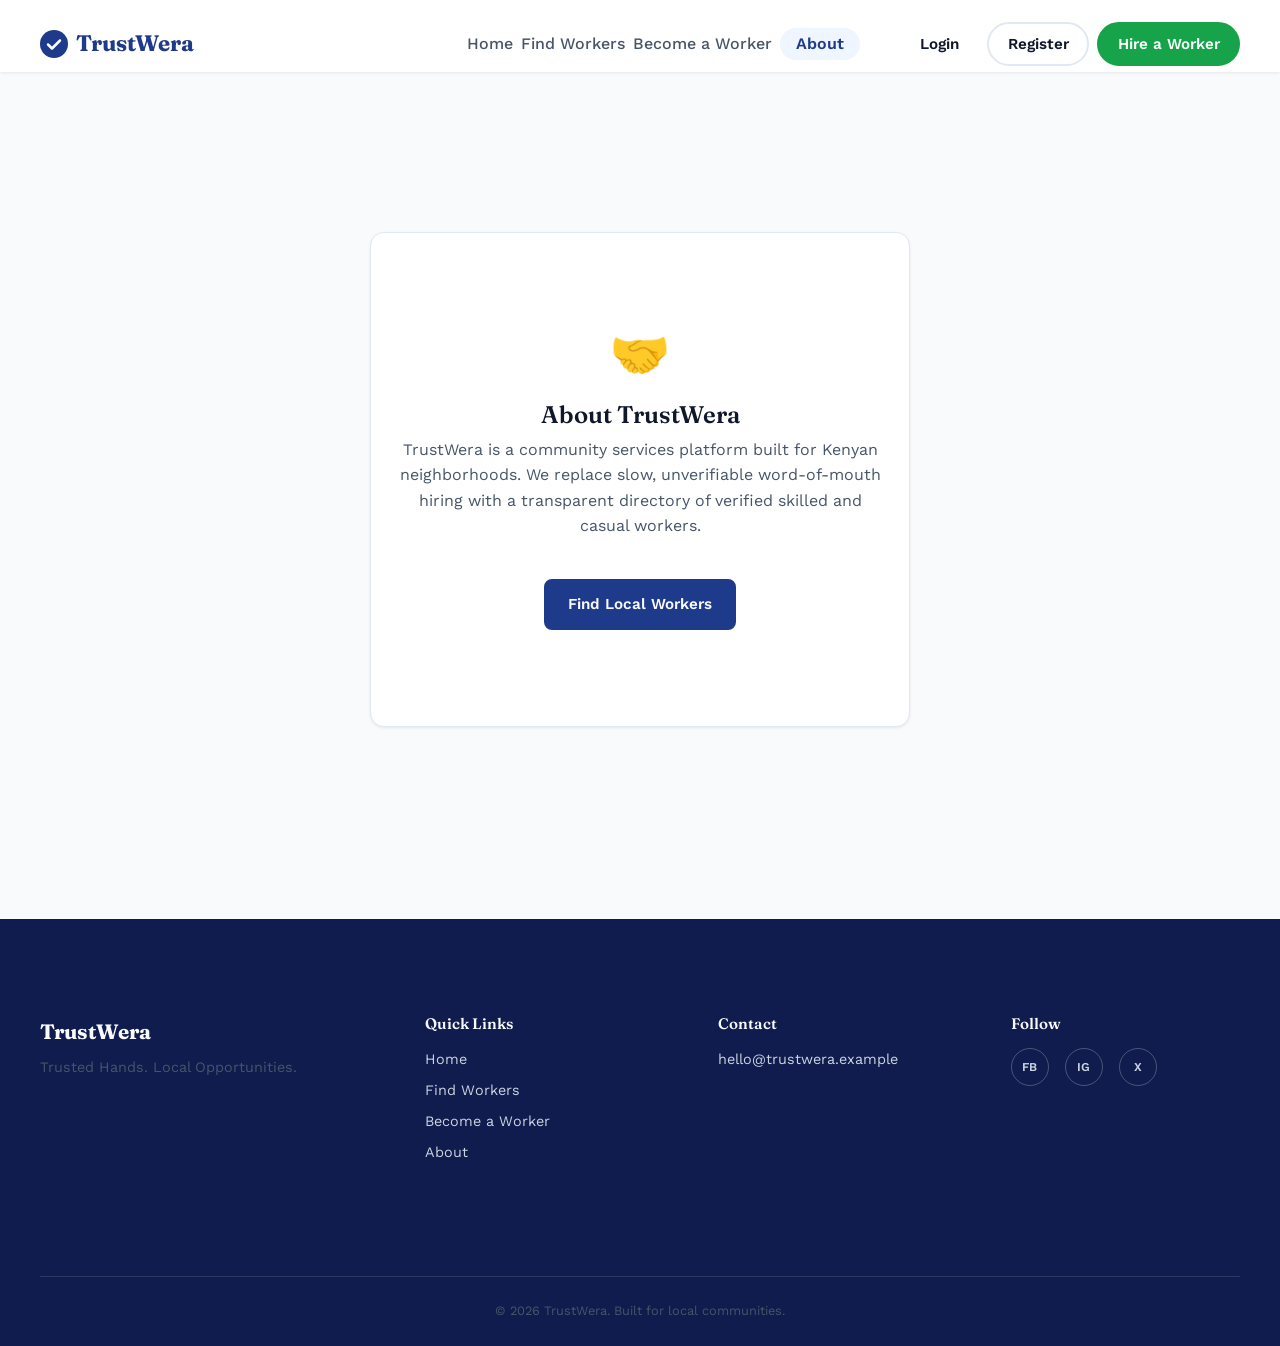
==== commit ae947a85: "feat(frontend): add 404 and coming-soon placeholder pages" ====
--- a/about/index.html
+++ b/about/index.html
@@ -3,27 +3,25 @@
 <head>
   <meta charset="UTF-8">
   <meta name="viewport" content="width=device-width, initial-scale=1.0">
-  <title>About TrustWera — Local Community Services Directory</title>
-  <meta name="description" content="Learn about TrustWera: an honest, verified local services directory connecting neighbors with trusted skilled and casual workers in Kenya.">
+  <title>About Us — TrustWera</title>
+  <meta name="description" content="Learn more about TrustWera and our mission to connect local clients with verified workers across Kenya.">
 
-  <!-- Google Fonts: Fraunces + Work Sans -->
+  <!-- Google Fonts: Fraunces (display) + Work Sans (body) -->
   <link rel="preconnect" href="https://fonts.googleapis.com">
   <link rel="preconnect" href="https://fonts.gstatic.com" crossorigin>
-  <link rel="stylesheet" href="https://fonts.googleapis.com/css2?family=Fraunces:opsz,wght@9..144,500;9..144,600;9..144,700&family=Work+Sans:wght@400;500;600&display=swap">
+  <link href="https://fonts.googleapis.com/css2?family=Fraunces:ital,opsz,wght@0,9..144,600;0,9..144,700;1,9..144,400&family=Work+Sans:wght@400;500;600;700&display=swap" rel="stylesheet">
 
   <link rel="stylesheet" href="/assets/css/style.css">
 </head>
 <body>
 
-  <a href="#main-content" class="skip-to-content">Skip to main content</a>
-
   <!-- ============ NAVIGATION ============ -->
   <header class="site-header">
     <nav class="navbar" aria-label="Main navigation">
       <a href="/" class="navbar__logo">
-        <svg class="navbar__logo-icon" width="28" height="28" viewBox="0 0 24 24" fill="none" stroke="currentColor" stroke-width="2.2" stroke-linecap="round" stroke-linejoin="round" aria-hidden="true">
-          <path d="M12 22s8-4 8-10V5l-8-3-8 3v7c0 6 8 10 8 10z"/>
-          <path d="m9 12 2 2 4-4"/>
+        <svg class="navbar__logo-icon" width="28" height="28" viewBox="0 0 28 28" fill="none" aria-hidden="true">
+          <circle cx="14" cy="14" r="14" fill="#1E3A8A"/>
+          <path d="M8 14.5L12 18.5L20 10.5" stroke="#FFFFFF" stroke-width="2.5" stroke-linecap="round" stroke-linejoin="round"/>
         </svg>
         <span>TrustWera</span>
       </a>
@@ -42,85 +40,29 @@
           <li><a href="/about" aria-current="page">About</a></li>
         </ul>
 
-        <div class="navbar__actions">
+        <div class="navbar__actions" data-auth-actions>
           <a href="/login" class="btn btn--ghost">Login</a>
           <a href="/register" class="btn btn--outline">Register</a>
-          <a href="/workers" class="btn btn--secondary">Hire a Worker</a>
+          <a href="/workers" class="btn btn--primary">Hire a Worker</a>
         </div>
       </div>
     </nav>
   </header>
 
-  <main id="main-content" class="about-container">
-    <header class="about-header">
-      <h1>About TrustWera</h1>
-      <p>Connecting trusted hands with local households and businesses across Kenya.</p>
-    </header>
-
-    <!-- What TrustWera Is and Is Not -->
-    <section class="about-section" aria-labelledby="about-mission-heading">
-      <h2 id="about-mission-heading">What TrustWera Is — and What It Is Not</h2>
-      <p>
-        Hiring skilled or casual workers in Kenya has traditionally relied on word-of-mouth, informal WhatsApp groups, or unlicensed middlemen who charge high markups. It is often slow, unpredictable, and difficult to verify someone's reputation.
-      </p>
-      <p>
-        <strong>TrustWera is a community-first worker directory</strong> designed to bridge that gap. We make it easy to find reliable local electricians, plumbers, painters, carpenters, mechanics, cleaners, gardeners, and security guards in your specific town or estate.
-      </p>
-
-      <div class="about-grid">
-        <div class="about-card">
-          <h3>What We Are</h3>
-          <p>A fast, transparent local directory where clients view verified profiles and contact tradespeople directly with zero platform cut.</p>
-        </div>
-        <div class="about-card">
-          <h3>What We Are Not</h3>
-          <p>We are not a gig marketplace like Fiverr or Upwork with escrow fees, bidding wars, or platform commissions. You pay workers directly.</p>
-        </div>
+  <!-- ============ MAIN CONTENT ============ -->
+  <main id="main-content">
+    <div class="workers-container">
+      <div class="workers-state-block">
+        <div class="workers-state-icon" aria-hidden="true">🤝</div>
+        <h2>About TrustWera</h2>
+        <p>TrustWera is a community services platform built for Kenyan neighborhoods. We replace slow, unverifiable word-of-mouth hiring with a transparent directory of verified skilled and casual workers.</p>
+        <a href="/workers" class="btn btn--primary">Find Local Workers</a>
       </div>
-    </section>
-
-    <!-- How Verification Works -->
-    <section class="about-section" aria-labelledby="about-verify-heading">
-      <h2 id="about-verify-heading">How Verification Works</h2>
-      <p>
-        Anyone can register a profile, but not every profile is verified. Look for the green <strong>✓ Verified</strong> badge on worker profiles.
-      </p>
-      <p>
-        When a worker requests verification, our team manually verifies their identity (national ID), confirms their active phone number, checks local references or trade training certificates, and ensures they have a verifiable history in their area before awarding the badge.
-      </p>
-    </section>
-
-    <!-- How Contact & Payments Work -->
-    <section class="about-section" aria-labelledby="about-contact-heading">
-      <h2 id="about-contact-heading">Direct Contact & Honest Pricing</h2>
-      <p>
-        TrustWera does not process payments or charge booking fees. When you find a worker you like, you can call them or message them directly on WhatsApp.
-      </p>
-      <p>
-        You negotiate the scope of work and price directly with the worker. We advise both parties to agree on pricing upfront, inspect work upon completion, and never pay the entire sum in advance.
-      </p>
-    </section>
-
-    <!-- Origin & Community -->
-    <section class="about-section" aria-labelledby="about-origin-heading">
-      <h2 id="about-origin-heading">Built in Kisumu, Built for Kenya</h2>
-      <p>
-        TrustWera was founded in Kisumu with the belief that skilled workers deserve visibility in their home communities, and households deserve peace of mind when inviting someone into their home.
-      </p>
-      <p>
-        Have feedback, want to partner, or need assistance? Reach out to us directly at <a href="mailto:hello@trustwera.example" style="color: var(--color-primary); font-weight: 600; text-decoration: underline;">hello@trustwera.example</a>.
-      </p>
-    </section>
-
-    <!-- Action CTAs -->
-    <div class="about-actions">
-      <a href="/workers" class="btn btn--primary btn--large">Find a Worker</a>
-      <a href="/become-a-worker" class="btn btn--outline btn--large">Join as a Worker</a>
     </div>
   </main>
 
   <!-- ============ FOOTER ============ -->
-  <footer class="site-footer">
+  <footer class="site-footer" role="contentinfo" aria-label="Site footer">
     <div class="site-footer__brand">
       <p class="site-footer__logo">TrustWera</p>
       <p class="site-footer__tagline">Trusted Hands. Local Opportunities.</p>
@@ -144,19 +86,15 @@
     <div class="site-footer__social">
       <h3>Follow</h3>
       <ul class="social-icons">
-        <li><a href="https://facebook.com/trustwera" aria-label="TrustWera on Facebook" target="_blank" rel="noopener noreferrer">FB</a></li>
-        <li><a href="https://instagram.com/trustwera" aria-label="TrustWera on Instagram" target="_blank" rel="noopener noreferrer">IG</a></li>
-        <li><a href="https://x.com/trustwera" aria-label="TrustWera on X" target="_blank" rel="noopener noreferrer">X</a></li>
+        <li><a href="https://facebook.com/trustwera" target="_blank" rel="noopener noreferrer" aria-label="TrustWera on Facebook">FB</a></li>
+        <li><a href="https://instagram.com/trustwera" target="_blank" rel="noopener noreferrer" aria-label="TrustWera on Instagram">IG</a></li>
+        <li><a href="https://x.com/trustwera" target="_blank" rel="noopener noreferrer" aria-label="TrustWera on X">X</a></li>
       </ul>
     </div>
 
     <p class="site-footer__copyright">&copy; 2026 TrustWera. Built for local communities.</p>
   </footer>
 
-  <!-- Scripts in required load order -->
-  <script src="/assets/js/config.js" defer></script>
-  <script src="/assets/js/api.js" defer></script>
-  <script src="/assets/js/worker-card.js" defer></script>
   <script src="/assets/js/script.js" defer></script>
 </body>
 </html>
--- a/assets/css/style.css
+++ b/assets/css/style.css
@@ -206,16 +206,6 @@
   background-color: #17296b; /* darkened primary */
   border-color: #17296b;
 }
-
-.btn--secondary {
-  background-color: var(--color-secondary);
-  color: var(--color-on-dark);
-  border-color: var(--color-secondary);
-}
-.btn--secondary:hover {
-  background-color: #15803d;
-  border-color: #15803d;
-}
  
 .btn--outline {
   background-color: transparent;
@@ -273,13 +263,12 @@
   flex-shrink: 0;
   display: inline-flex;
   align-items: center;
-  gap: var(--space-xs);
+  gap: 0.5rem;
 }
 
 .navbar__logo-icon {
-  width: 26px;
-  height: 26px;
-  color: var(--color-primary);
+  width: 28px;
+  height: 28px;
   flex-shrink: 0;
 }
  
@@ -318,7 +307,6 @@
  
 .navbar__links {
   display: flex;
-  align-items: center;
   gap: var(--space-xs);
 }
  
@@ -326,27 +314,54 @@
   font-weight: 500;
   color: var(--color-text-muted);
   transition: color var(--transition-fast), background-color var(--transition-fast);
-  padding: 0.4rem 0.9rem;
+  padding: 0.4rem 0.85rem;
   border-radius: 9999px;
-  display: inline-flex;
-  align-items: center;
+  position: relative;
 }
  
 .navbar__links a:hover {
   color: var(--color-primary);
-  background-color: rgba(30, 58, 138, 0.05);
 }
 
 .navbar__links a[aria-current="page"] {
-  background-color: #EEF2FF;
+  background-color: #EFF6FF;
   color: var(--color-primary);
   font-weight: 600;
+  border-radius: 9999px;
+  padding: 0.4rem 1rem !important;
 }
 
 .navbar__actions {
   display: flex;
   align-items: center;
   gap: var(--space-xs);
+}
+
+.navbar__actions .btn {
+  border-radius: 9999px;
+  padding: 0.5rem 1.15rem;
+}
+
+.navbar__actions .btn--primary {
+  background-color: var(--color-secondary);
+  border-color: var(--color-secondary);
+  color: var(--color-on-dark);
+}
+
+.navbar__actions .btn--primary:hover {
+  background-color: #15803d;
+  border-color: #15803d;
+}
+
+.navbar__actions .btn--outline {
+  border-color: var(--color-border);
+  color: var(--color-text);
+}
+
+.navbar__actions .btn--outline:hover {
+  background-color: var(--color-bg);
+  border-color: var(--color-text-muted);
+  color: var(--color-text);
 }
  
 /* ---------- DESKTOP NAVIGATION FIXES ---------- */
@@ -560,78 +575,48 @@
   }
 }
 
-.hero__eyebrow {
-  margin-bottom: var(--space-md);
-}
-
-.hero__eyebrow-badge {
-  display: inline-flex;
-  align-items: center;
-  gap: 0.35rem;
-  padding: 0.35rem 0.85rem;
-  border-radius: 9999px;
-  background-color: #DCFCE7;
-  border: 1px solid #BBF7D0;
-  color: #15803D;
-  font-size: 0.85rem;
-  font-weight: 600;
-}
-
-/* ---------- SEARCH FILTERS ---------- */
+/* ---------- SEARCH FILTERS (NEW) ---------- */
 .search-filters {
   max-width: var(--container-width);
-  margin: -3.5rem auto 0 auto;
-  position: relative;
-  z-index: 10;
-  padding: 0 var(--space-md) var(--space-2xl);
-}
-
-.search-filters__content {
-  background: var(--color-surface);
-  padding: var(--space-lg);
-  border-radius: var(--radius-md);
-  box-shadow: var(--shadow-md);
-  border: 1px solid var(--color-border);
+  margin: 0 auto;
+  padding-top: var(--space-lg);
+  padding-bottom: var(--space-2xl);
 }
 
 .search-filters__title {
-  font-size: 1.15rem;
-  font-weight: 600;
-  text-align: left;
+  font-size: 1.3rem;
+  font-weight: 500;
+  text-align: center;
   margin-bottom: var(--space-md);
   color: var(--color-text);
 }
 
 .search-filters__form {
   display: flex;
-  gap: var(--space-md);
+  gap: var(--space-sm);
   align-items: flex-end;
+  background: var(--color-surface);
+  padding: var(--space-md);
+  border-radius: var(--radius-md);
+  box-shadow: var(--shadow-sm);
+  border: 1px solid var(--color-border);
 }
 
 .search-filters__group {
   flex: 1;
   min-width: 0;
-  display: flex;
-  flex-direction: column;
-  gap: 0.35rem;
-}
-
-.search-filters__label {
-  font-size: 0.85rem;
-  font-weight: 600;
-  color: var(--color-text);
 }
 
 .search-filters__select {
   width: 100%;
-  padding: 0.75rem 1rem;
+  padding: 0.7rem 1rem;
   border: 1px solid var(--color-border);
   border-radius: var(--radius-sm);
   font-family: var(--font-body);
   font-size: 0.95rem;
   background-color: var(--color-bg);
   color: var(--color-text);
-  transition: border-color var(--transition-fast), box-shadow var(--transition-fast);
+  transition: border-color var(--transition-fast);
   appearance: none;
   background-image: url("data:image/svg+xml,%3Csvg xmlns='http://www.w3.org/2000/svg' width='12' height='8' viewBox='0 0 12 8'%3E%3Cpath d='M1 1l5 5 5-5' stroke='%23475569' stroke-width='1.5' fill='none' stroke-linecap='round'/%3E%3C/svg%3E");
   background-repeat: no-repeat;
@@ -643,13 +628,19 @@
 .search-filters__select:focus {
   border-color: var(--color-primary);
   outline: none;
-  box-shadow: 0 0 0 3px rgba(30, 58, 138, 0.15);
 }
 
 .search-filters__submit {
   flex-shrink: 0;
   min-width: 160px;
-  height: 48px;
+  background-color: var(--color-secondary);
+  border-color: var(--color-secondary);
+  color: var(--color-on-dark);
+}
+
+.search-filters__submit:hover {
+  background-color: #15803d;
+  border-color: #15803d;
 }
 
 /* Visually hidden for screen readers */
@@ -665,17 +656,13 @@
   border: 0;
 }
 
-@media (max-width: 840px) {
-  .search-filters {
-    margin-top: -1.5rem;
-  }
-
+@media (max-width: 768px) {
   .search-filters__form {
     flex-direction: column;
     align-items: stretch;
     gap: var(--space-sm);
   }
-
+  
   .search-filters__submit {
     width: 100%;
     min-width: unset;
@@ -685,105 +672,130 @@
 /* ---------- 7. SERVICE CATEGORIES ---------- */
 
 .categories {
-  max-width: var(--container-width);
-  margin: 0 auto;
-  padding-top: var(--space-2xl);
-  padding-bottom: var(--space-3xl);
-  padding-left: var(--space-md);
-  padding-right: var(--space-md);
+    max-width: var(--container-width);
+    margin: 0 auto;
+    padding-top: var(--space-3xl);
+    padding-bottom: var(--space-3xl);
 }
 
 .category-grid {
-  display: grid;
-  grid-template-columns: repeat(4, minmax(200px, 1fr));
-  gap: var(--space-md);
+    display: grid;
+    grid-template-columns: repeat(4, minmax(0, 1fr));
+    gap: var(--space-lg);
 }
 
 .category-card {
-  background: var(--color-surface);
-  border: 1px solid var(--color-border);
-  border-radius: var(--radius-md);
-  padding: var(--space-lg);
-  display: flex;
-  flex-direction: column;
-  align-items: flex-start;
-  text-align: left;
-  min-height: 240px;
-  transition: transform var(--transition-base), box-shadow var(--transition-base), border-color var(--transition-base);
+    background: var(--color-surface);
+    border: 1px solid var(--color-border);
+    border-radius: var(--radius-md);
+
+    padding: var(--space-xl);
+
+    display: flex;
+    flex-direction: column;
+    align-items: center;
+    justify-content: flex-start;
+
+    text-align: center;
+
+    min-height: 290px;
+
+    transition:
+        transform var(--transition-base),
+        box-shadow var(--transition-base),
+        border-color var(--transition-base);
 }
 
 .category-card:hover {
-  transform: translateY(-4px);
-  border-color: var(--color-primary);
-  box-shadow: var(--shadow-md);
+    transform: translateY(-8px);
+    border-color: var(--color-primary);
+    box-shadow: var(--shadow-md);
 }
 
 .category-card__icon {
-  width: 44px;
-  height: 44px;
-  margin-bottom: var(--space-md);
-  border-radius: 12px;
-  background: #EEF2FF;
-  border: 1px solid rgba(30, 58, 138, 0.12);
-  display: inline-flex;
-  align-items: center;
-  justify-content: center;
+    width: 52px;
+    height: 52px;
+    margin-bottom: var(--space-md);
+    border-radius: var(--radius-sm);
+    background: #EFF6FF;
+    border: 1px solid #DBEAFE;
+    color: var(--color-primary);
+    display: flex;
+    align-items: center;
+    justify-content: center;
+    flex-shrink: 0;
+}
+
+.category-card__icon-svg {
+    width: 24px;
+    height: 24px;
+    stroke: currentColor;
+}
+
+.category-card h3 {
+    margin-bottom: var(--space-sm);
+    font-size: 1.15rem;
+}
+
+.category-card p {
+    margin: 0;
+    font-size: .95rem;
+    line-height: 1.7;
+}
+
+.category-card__count {
+  font-size: 0.85rem;
+  color: var(--color-text-muted);
+  margin-bottom: var(--space-xs);
+  min-height: 1.4rem;
+}
+
+.category-card__count--join {
+  color: var(--color-secondary);
+  font-weight: 500;
+}
+
+.category-card__count-link {
+  color: var(--color-secondary);
+  font-weight: 500;
+  text-decoration: underline;
+  text-underline-offset: 2px;
+  transition: color var(--transition-fast);
+}
+
+.category-card__count-link:hover {
   color: var(--color-primary);
-  flex-shrink: 0;
-}
-
-.category-card__icon svg {
-  width: 22px;
-  height: 22px;
-}
-
-.category-card h3 {
-  margin-bottom: 0.25rem;
-  font-size: 1.15rem;
-  font-family: var(--font-body);
-  font-weight: 600;
-}
-
-.category-card__count {
-  font-size: 0.875rem;
-  color: var(--color-text-muted);
-  margin-bottom: var(--space-md);
-}
-
-.category-card__btn {
-  margin-top: auto;
-  width: 100%;
-  display: inline-flex;
-  align-items: center;
-  justify-content: center;
-  padding: 0.6rem 1rem;
-  border: 1px solid var(--color-border);
-  border-radius: var(--radius-sm);
-  background: var(--color-surface);
-  color: var(--color-text);
+}
+
+.category-card__link {
+  display: inline-block;
+  font-weight: 500;
   font-size: 0.9rem;
-  font-weight: 500;
-  transition: background-color var(--transition-fast), border-color var(--transition-fast), color var(--transition-fast);
-}
-
-.category-card__btn:hover {
-  background-color: #F1F5F9;
-  border-color: #CBD5E1;
   color: var(--color-primary);
-}
-
-@media (max-width: 1040px) {
-  .category-grid {
-    grid-template-columns: repeat(2, 1fr);
-  }
-}
-
-@media (max-width: 580px) {
-  .category-grid {
-    grid-template-columns: 1fr;
-  }
-}
-
+  transition: color var(--transition-fast), transform var(--transition-fast);
+}
+
+.category-card__link:hover {
+  color: var(--color-secondary);
+  transform: translateX(4px);
+}
+
+@media (max-width:1120px){
+
+    .category-grid{
+        grid-template-columns:repeat(2,1fr);
+        gap: var(--space-md);
+    }
+
+}
+
+@media (max-width:640px){
+
+    .category-grid{
+        grid-template-columns:1fr;
+    }
+
+}
  
 /* ---------- 8. WHY TRUSTWERA ---------- */
 
@@ -835,10 +847,12 @@
     line-height:1.7;
 }
 
-@media (max-width: 1140px) {
-  .feature-grid {
-    grid-template-columns: repeat(2, 1fr);
-  }
+@media(max-width:1000px){
+
+.feature-grid{
+    grid-template-columns:repeat(2,1fr);
+}
+
 }
 
 @media(max-width:640px){
@@ -945,251 +959,326 @@
 }
 }
 
-/* ---------- 10. FEATURED WORKERS & WORKER GRID ---------- */
-
-.featured-workers {
-  max-width: var(--container-width);
-  margin: 0 auto;
-  padding-top: var(--space-3xl);
-  padding-bottom: var(--space-3xl);
-  padding-left: var(--space-md);
-  padding-right: var(--space-md);
+/* ---------- 10. FEATURED WORKERS ---------- */
+
+.featured-workers{
+    max-width:var(--container-width);
+    margin:0 auto;
+    padding-top:var(--space-3xl);
+    padding-bottom:var(--space-3xl);
+    padding-left:var(--space-md);
+    padding-right:var(--space-md);
 }
 
 .featured-workers__header {
-  display: flex;
-  justify-content: space-between;
-  align-items: flex-end;
-  margin-bottom: var(--space-xl);
-  flex-wrap: wrap;
-  gap: var(--space-sm);
-}
-
-.featured-workers__heading {
-  margin: 0;
-  text-align: left;
-}
-
-.featured-workers__heading h2 {
-  margin-bottom: 0.25rem;
-}
-
-.featured-workers__heading p {
-  margin: 0;
-  font-size: 1.05rem;
+    display: flex;
+    justify-content: space-between;
+    align-items: flex-end;
+    margin-bottom: var(--space-xl);
+}
+
+.section-heading--left {
+    text-align: left;
+    margin: 0;
 }
 
 .featured-workers__see-all {
-  font-weight: 600;
-  color: var(--color-primary);
-  display: inline-flex;
-  align-items: center;
-  gap: 0.35rem;
-  font-size: 0.95rem;
-  transition: color var(--transition-fast), transform var(--transition-fast);
+    font-weight: 600;
+    font-size: 0.95rem;
+    color: var(--color-text);
+    display: inline-flex;
+    align-items: center;
+    gap: 0.25rem;
+    transition: color var(--transition-fast), transform var(--transition-fast);
+    white-space: nowrap;
 }
 
 .featured-workers__see-all:hover {
-  color: var(--color-secondary);
-  transform: translateX(4px);
-}
-
-.worker-grid {
-  display: grid;
-  grid-template-columns: repeat(4, minmax(0, 1fr));
-  gap: var(--space-md);
-}
-
-.worker-card {
-  background: var(--color-surface);
-  border-radius: var(--radius-md);
-  padding: var(--space-lg);
-  border: 1px solid var(--color-border);
-  display: flex;
-  flex-direction: column;
-  align-items: stretch;
-  text-align: left;
-  min-height: 420px;
-  transition: transform var(--transition-base), box-shadow var(--transition-base), border-color var(--transition-base);
-}
-
-.worker-card:hover {
-  transform: translateY(-4px);
-  box-shadow: var(--shadow-md);
-  border-color: var(--color-primary);
-}
-
-.worker-card__header {
-  display: flex;
-  align-items: flex-start;
-  gap: var(--space-sm);
-  margin-bottom: var(--space-sm);
+    color: var(--color-primary);
+    transform: translateX(4px);
+}
+
+@media (max-width: 640px) {
+    .featured-workers__header {
+        flex-direction: column;
+        align-items: flex-start;
+        gap: var(--space-sm);
+    }
+}
+
+.worker-grid{
+    display:grid;
+    grid-template-columns:repeat(4,minmax(0,1fr));
+    gap:var(--space-md);
+}
+
+.worker-card{
+    background:var(--color-surface);
+    border-radius:var(--radius-md);
+    padding:var(--space-md);
+    border:1px solid var(--color-border);
+    box-shadow:var(--shadow-sm);
+    display:flex;
+    flex-direction:column;
+    align-items:stretch;
+    text-align:left;
+    transition:
+        transform var(--transition-base),
+        box-shadow var(--transition-base),
+        border-color var(--transition-base);
+    min-height:380px;
+}
+
+.worker-card:hover{
+    transform:translateY(-4px);
+    box-shadow:var(--shadow-md);
+    border-color:var(--color-primary);
+}
+
+.worker-card__top {
+    display: flex;
+    align-items: flex-start;
+    gap: 0.875rem;
+    margin-bottom: 0.75rem;
 }
 
 .worker-card__avatar {
-  width: 52px;
-  height: 52px;
-  border-radius: 50%;
-  flex-shrink: 0;
-  display: flex;
-  align-items: center;
-  justify-content: center;
-  font-weight: 700;
-  font-size: 1.1rem;
-  background-color: #EEF2FF;
-  color: var(--color-primary);
-  overflow: hidden;
-  border: 1px solid var(--color-border);
-}
-
-.worker-card__avatar img {
-  width: 100%;
-  height: 100%;
-  object-fit: cover;
-}
-
-.worker-card__title-row {
-  flex: 1;
-  min-width: 0;
+    flex-shrink: 0;
+}
+
+.worker-card__avatar-img {
+    width: 48px;
+    height: 48px;
+    border-radius: 50%;
+    object-fit: cover;
+    display: block;
+}
+
+.worker-card__header-text {
+    flex: 1;
+    min-width: 0;
 }
 
 .worker-card__name-badge {
-  display: flex;
-  align-items: center;
-  gap: 0.4rem;
-  flex-wrap: wrap;
-  margin-bottom: 0.2rem;
-}
-
-.worker-card h3 {
-  font-family: var(--font-body);
-  font-size: 1.05rem;
-  font-weight: 600;
-  margin: 0;
-  color: var(--color-text);
-  line-height: 1.25;
-}
-
-.worker-card__badge {
-  display: inline-flex;
-  align-items: center;
-  gap: 3px;
-  padding: 0.15rem 0.55rem;
-  font-size: 0.7rem;
-  font-weight: 600;
-  color: #15803D;
-  background-color: #DCFCE7;
-  border: 1px solid #BBF7D0;
-  border-radius: 9999px;
-  white-space: nowrap;
-}
-
-.worker-card__badge svg {
-  width: 11px;
-  height: 11px;
-}
-
-.worker-card__role {
-  color: var(--color-primary);
-  font-weight: 600;
-  font-size: 0.9rem;
-  margin: 0 0 0.2rem 0;
+    display: flex;
+    align-items: center;
+    gap: 0.5rem;
+    flex-wrap: wrap;
+    margin-bottom: 0.2rem;
+}
+
+.worker-card__name {
+    font-family: var(--font-body);
+    font-size: 1.05rem;
+    font-weight: 600;
+    color: var(--color-text);
+    margin: 0;
+    line-height: 1.25;
+}
+
+.worker-card__primary-skill {
+    font-size: 0.875rem;
+    font-weight: 600;
+    color: var(--color-primary);
+    margin: 0 0 0.2rem 0;
 }
 
 .worker-card__location {
-  display: inline-flex;
-  align-items: center;
-  gap: 0.25rem;
-  font-size: 0.85rem;
-  color: var(--color-text-muted);
-  margin: 0;
-}
-
-.worker-card__location svg {
-  width: 14px;
-  height: 14px;
-  color: var(--color-text-muted);
-  flex-shrink: 0;
+    display: flex;
+    align-items: center;
+    gap: 4px;
+    font-size: 0.8rem;
+    color: var(--color-text-muted);
+    margin: 0;
 }
 
 .worker-card__meta {
-  display: flex;
-  flex-direction: column;
-  gap: 0.35rem;
-  margin-bottom: var(--space-sm);
-  padding: var(--space-xs) 0;
-  border-top: 1px solid var(--color-border);
-  border-bottom: 1px solid var(--color-border);
-  font-size: 0.85rem;
+    display: flex;
+    flex-direction: column;
+    gap: 0.35rem;
+    margin-top: 0.25rem;
+    margin-bottom: 0.75rem;
+    font-size: 0.825rem;
 }
 
 .worker-card__meta-item {
-  display: inline-flex;
-  align-items: center;
-  gap: 0.4rem;
-  color: var(--color-text-muted);
-}
-
-.worker-card__meta-item svg {
-  width: 14px;
-  height: 14px;
-  flex-shrink: 0;
-  color: var(--color-text-muted);
+    display: flex;
+    align-items: center;
+    gap: 6px;
+    color: var(--color-text-muted);
 }
 
 .worker-card__meta-item--available {
-  color: var(--color-secondary);
-  font-weight: 500;
-}
-
-.worker-card__meta-item--available svg {
-  color: var(--color-secondary);
+    color: var(--color-secondary);
+    font-weight: 500;
+}
+
+.worker-card__meta-item--available .meta-icon {
+    color: var(--color-secondary);
 }
 
 .worker-card__meta-item--unavailable {
-  color: var(--color-text-muted);
-}
-
-.worker-card__meta-item--ratings {
-  color: var(--color-text-muted);
-  font-size: 0.8rem;
+    color: var(--color-text-muted);
+}
+
+.worker-card__meta-item--rating {
+    color: var(--color-text-muted);
+    font-size: 0.8rem;
 }
 
 .worker-card__chips {
-  display: flex;
-  flex-wrap: wrap;
-  gap: 0.35rem;
-  margin-bottom: var(--space-sm);
+    display: flex;
+    flex-wrap: wrap;
+    gap: 0.35rem;
+    margin-bottom: 0.75rem;
 }
 
 .worker-card__bio {
-  font-size: 0.875rem;
-  color: var(--color-text-muted);
-  line-height: 1.5;
-  margin: 0 0 var(--space-md) 0;
-  display: -webkit-box;
-  -webkit-line-clamp: 3;
-  -webkit-box-orient: vertical;
-  overflow: hidden;
-}
-
-.worker-card .btn {
-  margin-top: auto;
-  width: 100%;
-}
-
-@media (max-width: 1140px) {
-  .worker-grid {
-    grid-template-columns: repeat(2, minmax(0, 1fr));
-  }
-}
-
-@media (max-width: 640px) {
-  .worker-grid {
-    grid-template-columns: 1fr;
-  }
-}
-
+    font-size: 0.825rem;
+    line-height: 1.5;
+    color: var(--color-text-muted);
+    margin: 0 0 1rem 0;
+    display: -webkit-box;
+    -webkit-line-clamp: 3;
+    -webkit-box-orient: vertical;
+    overflow: hidden;
+}
+
+.worker-card__action {
+    margin-top: auto;
+    width: 100%;
+}
+
+.worker-card__view-btn {
+    width: 100%;
+    text-align: center;
+    box-sizing: border-box;
+}
+
+.meta-icon {
+    width: 14px;
+    height: 14px;
+    flex-shrink: 0;
+    color: var(--color-text-muted);
+}
+
+/* Badge Component */
+.badge {
+    display: inline-flex;
+    align-items: center;
+    gap: 4px;
+    padding: 0.2rem 0.55rem;
+    font-size: 0.72rem;
+    font-weight: 600;
+    line-height: 1;
+    border-radius: 9999px;
+}
+
+.badge--verified {
+    background-color: #DCFCE7;
+    color: #166534;
+    border: 1px solid #BBF7D0;
+}
+
+.badge__icon {
+    width: 12px;
+    height: 12px;
+    flex-shrink: 0;
+    stroke: currentColor;
+}
+
+/* Chip Component */
+.chip {
+    display: inline-flex;
+    align-items: center;
+    padding: 0.25rem 0.65rem;
+    font-size: 0.75rem;
+    font-weight: 500;
+    border-radius: 9999px;
+    background-color: var(--color-bg);
+    color: var(--color-text);
+    border: 1px solid var(--color-border);
+    line-height: 1.2;
+}
+
+.chip--more {
+    background-color: var(--color-border);
+    color: var(--color-text-muted);
+    font-weight: 600;
+}
+
+/* Avatar Component */
+.avatar {
+    width: 48px;
+    height: 48px;
+    border-radius: 50%;
+    display: flex;
+    align-items: center;
+    justify-content: center;
+    overflow: hidden;
+    flex-shrink: 0;
+}
+
+.avatar--initials {
+    background-color: #EEF2FF;
+    color: var(--color-primary);
+    font-weight: 600;
+    font-size: 0.95rem;
+    letter-spacing: 0.02em;
+}
+
+/* Skeleton Loading Component */
+.skeleton {
+    background: linear-gradient(90deg, #E2E8F0 25%, #F1F5F9 50%, #E2E8F0 75%);
+    background-size: 200% 100%;
+    animation: skeleton-shimmer 1.5s infinite;
+    border-radius: var(--radius-sm);
+}
+
+@keyframes skeleton-shimmer {
+    0% {
+        background-position: 200% 0;
+    }
+    100% {
+        background-position: -200% 0;
+    }
+}
+
+@media (prefers-reduced-motion: reduce) {
+    .skeleton {
+        animation: none !important;
+        background: #E2E8F0 !important;
+    }
+}
+
+.skeleton-avatar {
+    width: 48px;
+    height: 48px;
+    border-radius: 50%;
+    flex-shrink: 0;
+}
+
+.skeleton-line {
+    border-radius: 4px;
+}
+
+.worker-card--skeleton {
+    pointer-events: none;
+    user-select: none;
+}
+
+@media(max-width:1120px){
+    .worker-grid{
+        grid-template-columns:repeat(2,minmax(0,1fr));
+        gap:var(--space-md);
+    }
+}
+
+@media(max-width:640px){
+    .worker-grid{
+        grid-template-columns:1fr;
+    }
+}
 
 /* ---------- 11. CALL TO ACTION ---------- */
 .cta {
@@ -1511,120 +1600,26 @@
   padding: 0 var(--space-xs);
 }
 
-/* Worker Card Enhancements */
-.worker-card__badge--verified {
-  display: inline-flex;
-  align-items: center;
-  gap: 4px;
-  padding: 0.25rem 0.75rem;
-  font-size: 0.75rem;
-  font-weight: 600;
-  text-transform: uppercase;
-  letter-spacing: 0.05em;
-  color: #15803d;
-  background-color: #dcfce7;
-  border-radius: 9999px;
-  border: 1px solid #bbf7d0;
-  margin-bottom: var(--space-md);
-}
-
-.worker-card__badge-placeholder {
-  height: 24px;
-  margin-bottom: var(--space-md);
-}
-
-.worker-card__photo img {
-  width: 100%;
-  height: 100%;
-  border-radius: 50%;
-  object-fit: cover;
-}
-
-.worker-card__availability--available {
-  color: var(--color-secondary);
-  font-weight: 600;
-}
-
-.worker-card__availability--unavailable {
-  color: var(--color-text-muted);
-  font-weight: 500;
-}
-
-/* Empty & Error State Blocks */
-.workers-state-block {
-  text-align: center;
-  background: var(--color-surface);
-  border: 1px solid var(--color-border);
-  border-radius: var(--radius-md);
-  padding: var(--space-2xl) var(--space-md);
-  max-width: 540px;
-  margin: var(--space-xl) auto;
-  box-shadow: var(--shadow-sm);
-}
-
-.workers-state-icon {
-  font-size: 3rem;
-  margin-bottom: var(--space-md);
-  line-height: 1;
-}
-
-.workers-state-block h2 {
-  font-size: 1.5rem;
-  margin-bottom: var(--space-xs);
-}
-
-.workers-state-block p {
-  color: var(--color-text-muted);
-  font-size: 1rem;
-  margin-bottom: var(--space-lg);
-  line-height: 1.6;
-}
-
-.workers-state-block .btn {
-  min-width: 160px;
-}
-
-/* Hidden Utility */
-[hidden] {
-  display: none !important;
-}
-
-/* ---------- 15. SHARED FORM, FIELD & ALERT COMPONENTS ---------- */
-
+/* Shared Form & Field Components */
 .form {
   display: flex;
   flex-direction: column;
   gap: var(--space-md);
-  width: 100%;
 }
 
 .field {
   display: flex;
   flex-direction: column;
-  gap: 0.35rem;
-  position: relative;
-  width: 100%;
+  gap: var(--space-xs);
 }
 
 .field label {
-  font-size: 0.9rem;
+  font-size: 0.875rem;
   font-weight: 600;
   color: var(--color-text);
-  display: flex;
-  align-items: center;
-  justify-content: space-between;
-}
-
-.field label .field__required {
-  color: #DC2626;
-  margin-left: 0.25rem;
-}
-
-.field input[type="text"],
-.field input[type="email"],
-.field input[type="tel"],
-.field input[type="password"],
-.field input[type="number"],
+}
+
+.field input,
 .field select,
 .field textarea {
   width: 100%;
@@ -1646,682 +1641,131 @@
   box-shadow: 0 0 0 3px rgba(30, 58, 138, 0.15);
 }
 
-.field input[aria-invalid="true"],
-.field select[aria-invalid="true"],
-.field textarea[aria-invalid="true"] {
-  border-color: #DC2626;
-  background-color: #FEF2F2;
-}
-
-.field input[aria-invalid="true"]:focus,
-.field select[aria-invalid="true"]:focus,
-.field textarea[aria-invalid="true"]:focus {
-  box-shadow: 0 0 0 3px rgba(220, 38, 38, 0.2);
-}
-
-.field__hint {
+.field__error {
   font-size: 0.8rem;
-  color: var(--color-text-muted);
-  margin-top: 0.15rem;
-  line-height: 1.4;
-}
-
-.field__error {
-  font-size: 0.825rem;
-  font-weight: 500;
   color: #DC2626;
-  min-height: 1.25em;
-  margin-top: 0.15rem;
-}
-
-.field__input-wrap {
-  position: relative;
-  display: flex;
-  align-items: center;
-  width: 100%;
-}
-
-.field__input-wrap input {
-  padding-right: 3rem;
-}
-
-.field__toggle-btn {
-  position: absolute;
-  right: 0.5rem;
-  background: none;
-  border: none;
-  padding: 0.4rem 0.6rem;
-  cursor: pointer;
-  color: var(--color-text-muted);
-  font-size: 0.8rem;
-  font-weight: 600;
-  border-radius: var(--radius-sm);
-  display: inline-flex;
-  align-items: center;
-}
-
-.field__toggle-btn:hover {
-  color: var(--color-primary);
-}
-
-.field--checkbox {
-  flex-direction: row;
-  align-items: flex-start;
-  gap: var(--space-xs);
-}
-
-.field--checkbox input[type="checkbox"] {
-  width: 1.2rem;
-  height: 1.2rem;
-  margin-top: 0.2rem;
-  accent-color: var(--color-primary);
-  cursor: pointer;
-  flex-shrink: 0;
-}
-
-.field--checkbox label {
-  font-weight: 400;
-  font-size: 0.9rem;
-  cursor: pointer;
-  line-height: 1.4;
-}
-
-/* Alert Boxes */
+  margin-top: 0.25rem;
+}
+
+/* Alert Components */
 .alert {
   padding: var(--space-sm) var(--space-md);
   border-radius: var(--radius-sm);
-  font-size: 0.925rem;
+  font-size: 0.9rem;
   line-height: 1.5;
+  margin-bottom: var(--space-md);
   display: flex;
   align-items: flex-start;
   gap: var(--space-xs);
-  margin-bottom: var(--space-md);
+  border: 1px solid transparent;
+}
+
+.alert--success {
+  background-color: #DCFCE7;
+  color: #166534;
+  border-color: #BBF7D0;
+}
+
+.alert--error {
+  background-color: #FEE2E2;
+  color: #991B1B;
+  border-color: #FECACA;
 }
 
 .alert--info {
   background-color: #EFF6FF;
-  border: 1px solid #BFDBFE;
   color: #1E40AF;
-}
-
-.alert--error {
-  background-color: #FEF2F2;
-  border: 1px solid #FECACA;
-  color: #991B1B;
-}
-
-.alert--success {
-  background-color: #F0FDF4;
-  border: 1px solid #BBF7D0;
-  color: #166534;
-}
-
-/* Skeleton Loading (No Layout Shift) */
-.skeleton {
-  background: linear-gradient(90deg, #F1F5F9 25%, #E2E8F0 50%, #F1F5F9 75%);
-  background-size: 200% 100%;
-  animation: skeleton-shimmer 1.5s infinite;
-  border-radius: var(--radius-sm);
-  color: transparent !important;
-  user-select: none;
-  pointer-events: none;
-}
-
-@keyframes skeleton-shimmer {
-  0% { background-position: 200% 0; }
-  100% { background-position: -200% 0; }
-}
-
-@media (prefers-reduced-motion: reduce) {
-  .skeleton {
-    animation: none;
-    background: #E2E8F0;
-  }
-}
-
-.skeleton-text {
-  height: 1em;
-  margin-bottom: 0.5rem;
-  width: 80%;
-}
-
-.skeleton-text--short {
-  width: 45%;
-}
-
-.skeleton-card {
-  min-height: 420px;
-  background: var(--color-surface);
-  border: 1px solid var(--color-border);
-  border-radius: var(--radius-md);
-  padding: var(--space-lg);
-  display: flex;
-  flex-direction: column;
-  gap: var(--space-sm);
-}
-
-/* Chips */
-.chip {
-  display: inline-flex;
-  align-items: center;
-  gap: 0.35rem;
-  padding: 0.25rem 0.65rem;
-  border-radius: 9999px;
-  font-size: 0.775rem;
-  font-weight: 500;
-  background-color: #F1F5F9;
-  color: #334155;
-  border: 1px solid var(--color-border);
-  white-space: nowrap;
-}
-
-.chip--more {
-  background-color: #E2E8F0;
-  font-weight: 600;
-  color: var(--color-text-muted);
-}
-
-.chip--clickable {
-  cursor: pointer;
-  transition: background-color var(--transition-fast), border-color var(--transition-fast);
-}
-
-.chip--clickable:hover {
-  background-color: #E2E8F0;
-  border-color: #CBD5E1;
-}
-
-.chip--active {
-  background-color: #EEF2FF;
-  color: var(--color-primary);
-  border-color: #C7D2FE;
-}
-
-/* Avatars */
-.avatar {
-  width: 52px;
-  height: 52px;
-  border-radius: 50%;
-  display: inline-flex;
-  align-items: center;
-  justify-content: center;
-  font-weight: 700;
-  font-size: 1.1rem;
-  background-color: #EEF2FF;
-  color: var(--color-primary);
-  flex-shrink: 0;
-  overflow: hidden;
-  border: 1px solid var(--color-border);
-}
-
-.avatar img {
-  width: 100%;
-  height: 100%;
-  object-fit: cover;
-}
-
-.avatar--lg {
-  width: 72px;
-  height: 72px;
-  font-size: 1.5rem;
-}
-
-.avatar--xl {
-  width: 96px;
-  height: 96px;
-  font-size: 2rem;
-}
-
-/* Active Filter Chips Container */
-.active-filters {
-  display: flex;
-  align-items: center;
-  gap: var(--space-xs);
-  flex-wrap: wrap;
-  margin-bottom: var(--space-md);
-  padding: 0 var(--space-xs);
-}
-
-.active-filters__label {
-  font-size: 0.85rem;
-  font-weight: 600;
-  color: var(--color-text-muted);
-}
-
-.active-filter-chip {
-  display: inline-flex;
-  align-items: center;
-  gap: 0.4rem;
-  padding: 0.3rem 0.75rem;
-  background-color: #EEF2FF;
-  color: var(--color-primary);
-  border: 1px solid #C7D2FE;
-  border-radius: 9999px;
-  font-size: 0.85rem;
-  font-weight: 500;
-  cursor: pointer;
-  transition: background-color var(--transition-fast);
-}
-
-.active-filter-chip:hover {
-  background-color: #E0E7FF;
-}
-
-.active-filter-chip__remove {
-  font-size: 1rem;
-  line-height: 1;
-}
-
-/* ---------- 16. PROFILE PAGE STYLES ---------- */
-
-.profile-page-main {
-  padding-bottom: var(--space-3xl);
-  min-height: calc(100vh - 72px - 280px);
-}
-
-.profile-container {
-  max-width: 960px;
-  margin: 0 auto;
-  padding: var(--space-2xl) var(--space-md) var(--space-3xl);
-}
-
-.profile-back-link {
-  display: inline-flex;
-  align-items: center;
-  gap: 0.4rem;
-  font-size: 0.95rem;
-  font-weight: 600;
-  color: var(--color-primary);
-  margin-bottom: var(--space-lg);
-  transition: transform var(--transition-fast);
-}
-
-.profile-back-link:hover {
-  transform: translateX(-4px);
-}
-
-.profile-card {
+  border-color: #DBEAFE;
+}
+
+/* Panel Component */
+.panel {
   background: var(--color-surface);
   border: 1px solid var(--color-border);
   border-radius: var(--radius-md);
   padding: var(--space-xl);
   box-shadow: var(--shadow-sm);
-  margin-bottom: var(--space-xl);
-}
-
-.profile-header {
+}
+
+.text-center {
+  text-align: center;
+}
+
+/* Active Filter Chips */
+.active-filters {
   display: flex;
-  gap: var(--space-lg);
-  align-items: flex-start;
-  margin-bottom: var(--space-lg);
-  padding-bottom: var(--space-lg);
-  border-bottom: 1px solid var(--color-border);
-}
-
-.profile-header__info {
-  flex: 1;
-  min-width: 0;
-}
-
-.profile-header__name-row {
-  display: flex;
-  align-items: center;
-  gap: var(--space-sm);
   flex-wrap: wrap;
-  margin-bottom: 0.25rem;
-}
-
-.profile-header__name {
-  font-size: clamp(1.5rem, 2.5vw + 1rem, 2.2rem);
-  margin: 0;
-}
-
-.profile-header__role {
-  font-size: 1.15rem;
-  font-weight: 600;
-  color: var(--color-primary);
-  margin: 0 0 0.35rem 0;
-}
-
-.profile-header__location {
+  gap: var(--space-xs);
+  margin-bottom: var(--space-md);
+}
+
+.filter-chip {
   display: inline-flex;
   align-items: center;
-  gap: 0.3rem;
-  font-size: 0.95rem;
-  color: var(--color-text-muted);
-  margin: 0;
-}
-
-.profile-meta-grid {
-  display: grid;
-  grid-template-columns: repeat(auto-fit, minmax(180px, 1fr));
-  gap: var(--space-sm);
-  margin-bottom: var(--space-lg);
-  padding: var(--space-md);
-  background-color: var(--color-bg);
-  border-radius: var(--radius-sm);
-}
-
-.profile-meta-card {
-  display: flex;
-  align-items: center;
-  gap: var(--space-xs);
-  font-size: 0.9rem;
-  color: var(--color-text);
-}
-
-.profile-section-title {
+  gap: 6px;
+  padding: 0.35rem 0.75rem;
+  font-family: var(--font-body);
+  font-size: 0.85rem;
+  font-weight: 500;
+  color: var(--color-primary);
+  background-color: #EFF6FF;
+  border: 1px solid #DBEAFE;
+  border-radius: 9999px;
+  cursor: pointer;
+  transition: background-color var(--transition-fast), border-color var(--transition-fast);
+}
+
+.filter-chip:hover {
+  background-color: #DBEAFE;
+}
+
+.filter-chip__remove {
   font-size: 1.1rem;
-  font-weight: 600;
-  margin-bottom: var(--space-sm);
-  color: var(--color-text);
-}
-
-.profile-bio {
-  font-size: 1rem;
-  line-height: 1.7;
-  color: var(--color-text);
-  margin-bottom: var(--space-xl);
-  white-space: pre-line;
-}
-
-.contact-action-box {
-  background: #F8FAFC;
-  border: 1px solid var(--color-border);
-  border-radius: var(--radius-md);
-  padding: var(--space-lg);
-  margin-bottom: var(--space-xl);
+  line-height: 1;
+  font-weight: 700;
+}
+
+/* Show More Container */
+.show-more-container {
   text-align: center;
-}
-
-.contact-action-box h3 {
-  font-size: 1.2rem;
-  margin-bottom: 0.25rem;
-}
-
-.contact-action-box p {
-  font-size: 0.925rem;
-  margin-bottom: var(--space-md);
-}
-
-.contact-revealed {
-  display: flex;
-  flex-direction: column;
-  gap: var(--space-sm);
-  align-items: center;
-  margin-top: var(--space-md);
-}
-
-.contact-buttons {
-  display: flex;
-  flex-wrap: wrap;
-  gap: var(--space-sm);
-  justify-content: center;
-}
-
-.safety-tips {
-  background: var(--color-surface);
-  border: 1px solid var(--color-border);
-  border-left: 4px solid var(--color-accent);
-  border-radius: var(--radius-sm);
-  padding: var(--space-lg);
-}
-
-.safety-tips h3 {
-  display: flex;
-  align-items: center;
-  gap: var(--space-xs);
-  font-size: 1.05rem;
-  margin-bottom: var(--space-xs);
-}
-
-.safety-tips ul {
-  padding-left: 1.25rem;
-  list-style-type: disc;
-  font-size: 0.925rem;
-  color: var(--color-text-muted);
-}
-
-.safety-tips li {
-  margin-bottom: 0.35rem;
-}
-
-@media (max-width: 640px) {
-  .profile-header {
-    flex-direction: column;
-    align-items: center;
-    text-align: center;
-  }
-  .profile-header__name-row {
-    justify-content: center;
-  }
-  .contact-buttons {
-    flex-direction: column;
-    width: 100%;
-  }
-  .contact-buttons .btn {
-    width: 100%;
-  }
-}
-
-/* ---------- 17. FORM PAGE LAYOUTS (BECOME A WORKER / AUTH) ---------- */
-
-.form-page-container {
-  max-width: 640px;
-  margin: 0 auto;
-  padding: var(--space-2xl) var(--space-md) var(--space-3xl);
-}
-
-.form-card {
+  margin-top: var(--space-xl);
+}
+
+/* Empty & Error State Blocks */
+.workers-state-block {
+  text-align: center;
   background: var(--color-surface);
   border: 1px solid var(--color-border);
   border-radius: var(--radius-md);
-  padding: var(--space-2xl) var(--space-xl);
+  padding: var(--space-2xl) var(--space-md);
+  max-width: 540px;
+  margin: var(--space-xl) auto;
   box-shadow: var(--shadow-sm);
 }
 
-.form-card__header {
-  text-align: center;
-  margin-bottom: var(--space-xl);
-}
-
-.form-card__header h1 {
-  font-size: clamp(1.75rem, 2.5vw + 1rem, 2.4rem);
-  margin-bottom: 0.35rem;
-}
-
-.form-card__header p {
+.workers-state-icon {
+  font-size: 3rem;
+  margin-bottom: var(--space-md);
+  line-height: 1;
+}
+
+.workers-state-block h2 {
+  font-size: 1.5rem;
+  margin-bottom: var(--space-xs);
+}
+
+.workers-state-block p {
+  color: var(--color-text-muted);
   font-size: 1rem;
-  color: var(--color-text-muted);
-  margin: 0;
-}
-
-.trades-fieldset {
-  border: 1px solid var(--color-border);
-  border-radius: var(--radius-sm);
-  padding: var(--space-md);
-  margin-bottom: var(--space-sm);
-}
-
-.trades-fieldset legend {
-  font-weight: 600;
-  font-size: 0.9rem;
-  padding: 0 0.5rem;
-  color: var(--color-text);
-}
-
-.trades-category-title {
-  font-size: 0.825rem;
-  text-transform: uppercase;
-  letter-spacing: 0.05em;
-  font-weight: 700;
-  color: var(--color-text-muted);
-  margin: var(--space-xs) 0;
-}
-
-.trades-grid {
-  display: grid;
-  grid-template-columns: repeat(2, 1fr);
-  gap: var(--space-xs);
-  margin-bottom: var(--space-sm);
-}
-
-.trades-grid label {
-  display: flex;
-  align-items: center;
-  gap: var(--space-xs);
-  font-size: 0.9rem;
-  font-weight: 400;
-  cursor: pointer;
-  padding: 0.25rem 0;
-}
-
-.trades-grid input[type="checkbox"] {
-  accent-color: var(--color-primary);
-  width: 1.1rem;
-  height: 1.1rem;
-  cursor: pointer;
-}
-
-.form-footer-text {
-  text-align: center;
-  font-size: 0.9rem;
-  color: var(--color-text-muted);
-  margin-top: var(--space-lg);
-}
-
-.form-footer-text a {
-  color: var(--color-primary);
-  font-weight: 600;
-  text-decoration: underline;
-}
-
-@media (max-width: 480px) {
-  .form-card {
-    padding: var(--space-lg) var(--space-md);
-  }
-  .trades-grid {
-    grid-template-columns: 1fr;
-  }
-}
-
-/* ---------- 18. ABOUT PAGE STYLES ---------- */
-
-.about-container {
-  max-width: 860px;
-  margin: 0 auto;
-  padding: var(--space-2xl) var(--space-md) var(--space-3xl);
-}
-
-.about-header {
-  text-align: center;
-  margin-bottom: var(--space-2xl);
-}
-
-.about-header h1 {
-  font-size: clamp(2rem, 3.5vw + 1rem, 3.2rem);
-  margin-bottom: var(--space-xs);
-}
-
-.about-header p {
-  font-size: 1.15rem;
-  color: var(--color-text-muted);
-  max-width: 640px;
-  margin: 0 auto;
-}
-
-.about-section {
-  background: var(--color-surface);
-  border: 1px solid var(--color-border);
-  border-radius: var(--radius-md);
-  padding: var(--space-xl);
-  margin-bottom: var(--space-xl);
-  box-shadow: var(--shadow-sm);
-}
-
-.about-section h2 {
-  font-size: 1.5rem;
-  margin-bottom: var(--space-sm);
-  color: var(--color-primary);
-}
-
-.about-section p {
-  font-size: 1rem;
-  line-height: 1.7;
-  color: var(--color-text);
-  margin-bottom: var(--space-sm);
-}
-
-.about-grid {
-  display: grid;
-  grid-template-columns: repeat(2, 1fr);
-  gap: var(--space-md);
-  margin: var(--space-md) 0;
-}
-
-.about-card {
-  padding: var(--space-md);
-  background: var(--color-bg);
-  border-radius: var(--radius-sm);
-  border: 1px solid var(--color-border);
-}
-
-.about-card h3 {
-  font-size: 1.05rem;
-  margin-bottom: 0.25rem;
-  color: var(--color-text);
-}
-
-.about-card p {
-  font-size: 0.925rem;
-  color: var(--color-text-muted);
-  margin: 0;
-}
-
-.about-actions {
-  display: flex;
-  gap: var(--space-sm);
-  justify-content: center;
-  flex-wrap: wrap;
-  margin-top: var(--space-2xl);
-}
-
-@media (max-width: 640px) {
-  .about-grid {
-    grid-template-columns: 1fr;
-  }
-}
-
-/* ---------- 19. 404 PAGE STYLES ---------- */
-
-.error-page-container {
-  max-width: 600px;
-  margin: 0 auto;
-  padding: var(--space-3xl) var(--space-md);
-  text-align: center;
-}
-
-.error-page-card {
-  background: var(--color-surface);
-  border: 1px solid var(--color-border);
-  border-radius: var(--radius-md);
-  padding: var(--space-2xl) var(--space-xl);
-  box-shadow: var(--shadow-sm);
-}
-
-.error-code {
-  font-family: var(--font-display);
-  font-size: 5rem;
-  font-weight: 700;
-  color: var(--color-primary);
-  line-height: 1;
-  margin-bottom: var(--space-xs);
-}
-
-.error-page-actions {
-  display: flex;
-  gap: var(--space-sm);
-  justify-content: center;
-  flex-wrap: wrap;
-  margin-top: var(--space-lg);
+  margin-bottom: var(--space-lg);
+  line-height: 1.6;
+}
+
+.workers-state-block .btn {
+  min-width: 160px;
+}
+
+/* Hidden Utility */
+[hidden] {
+  display: none !important;
 }
